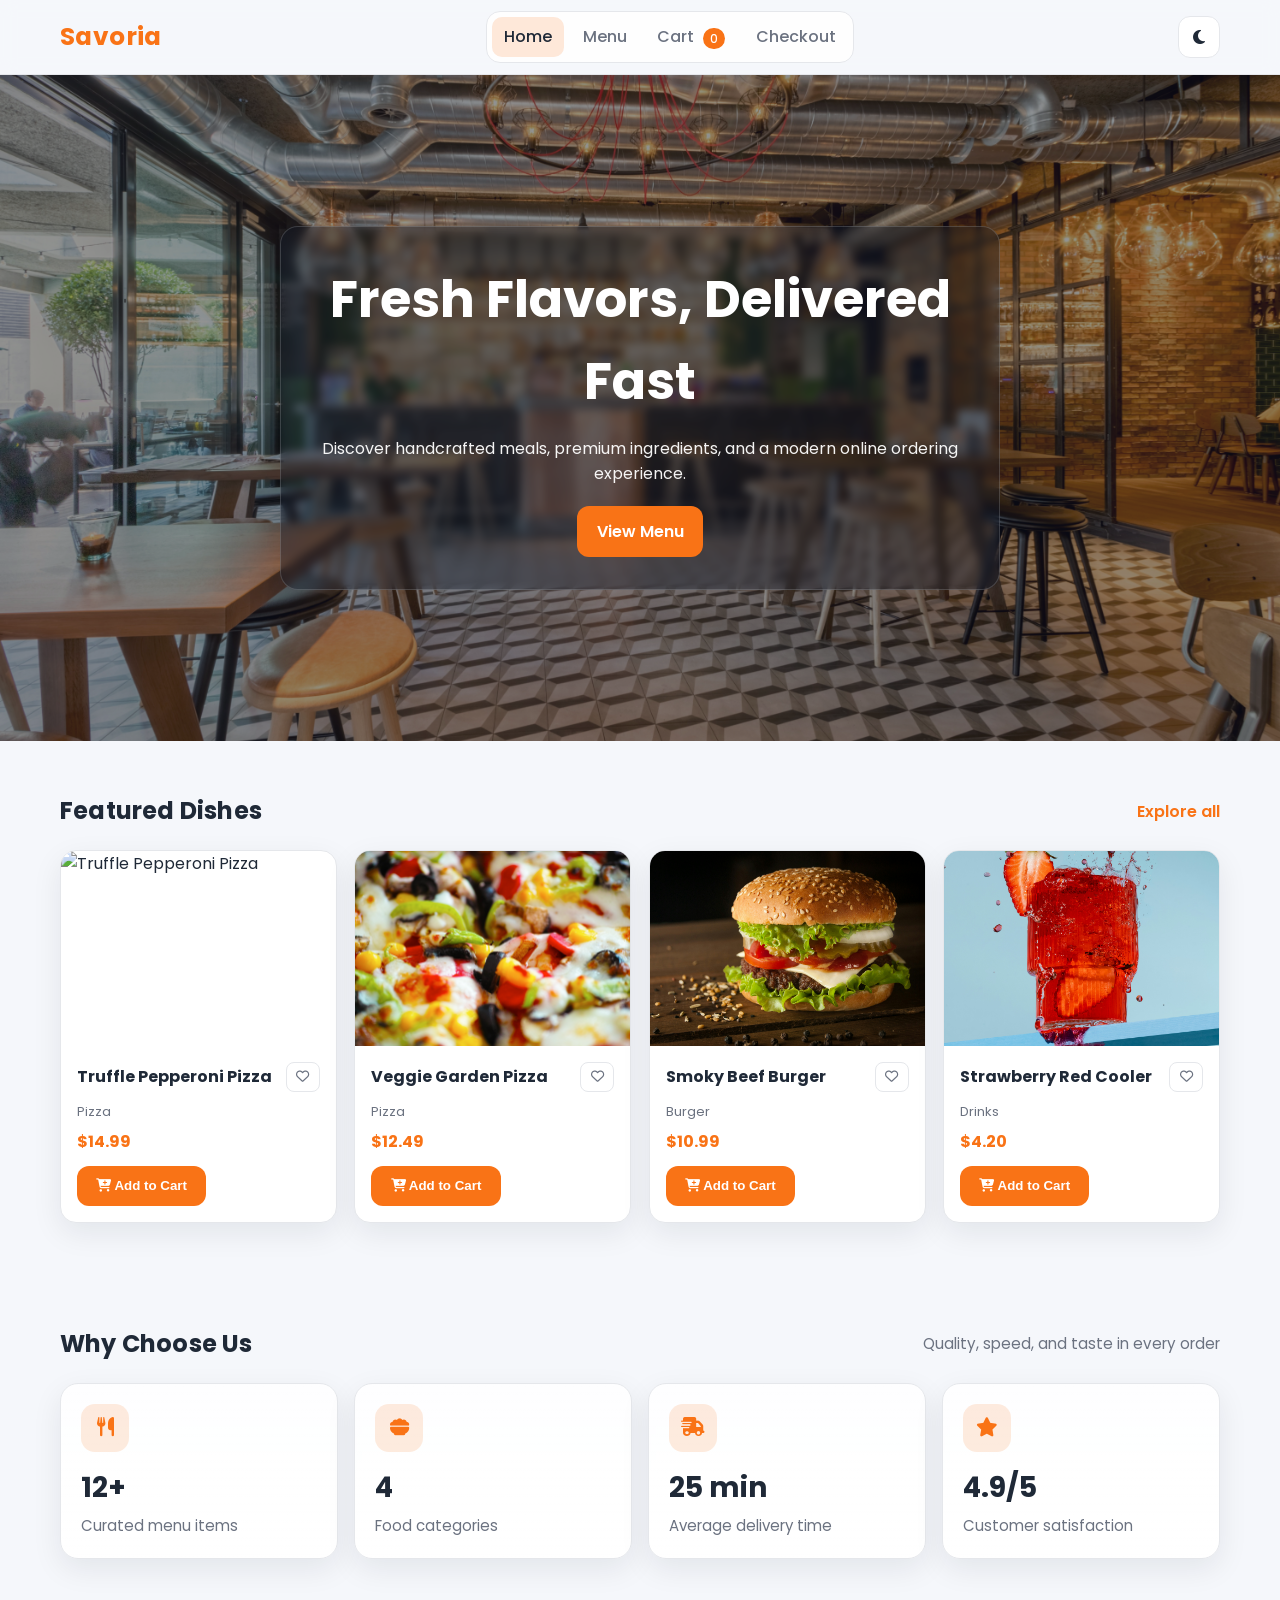
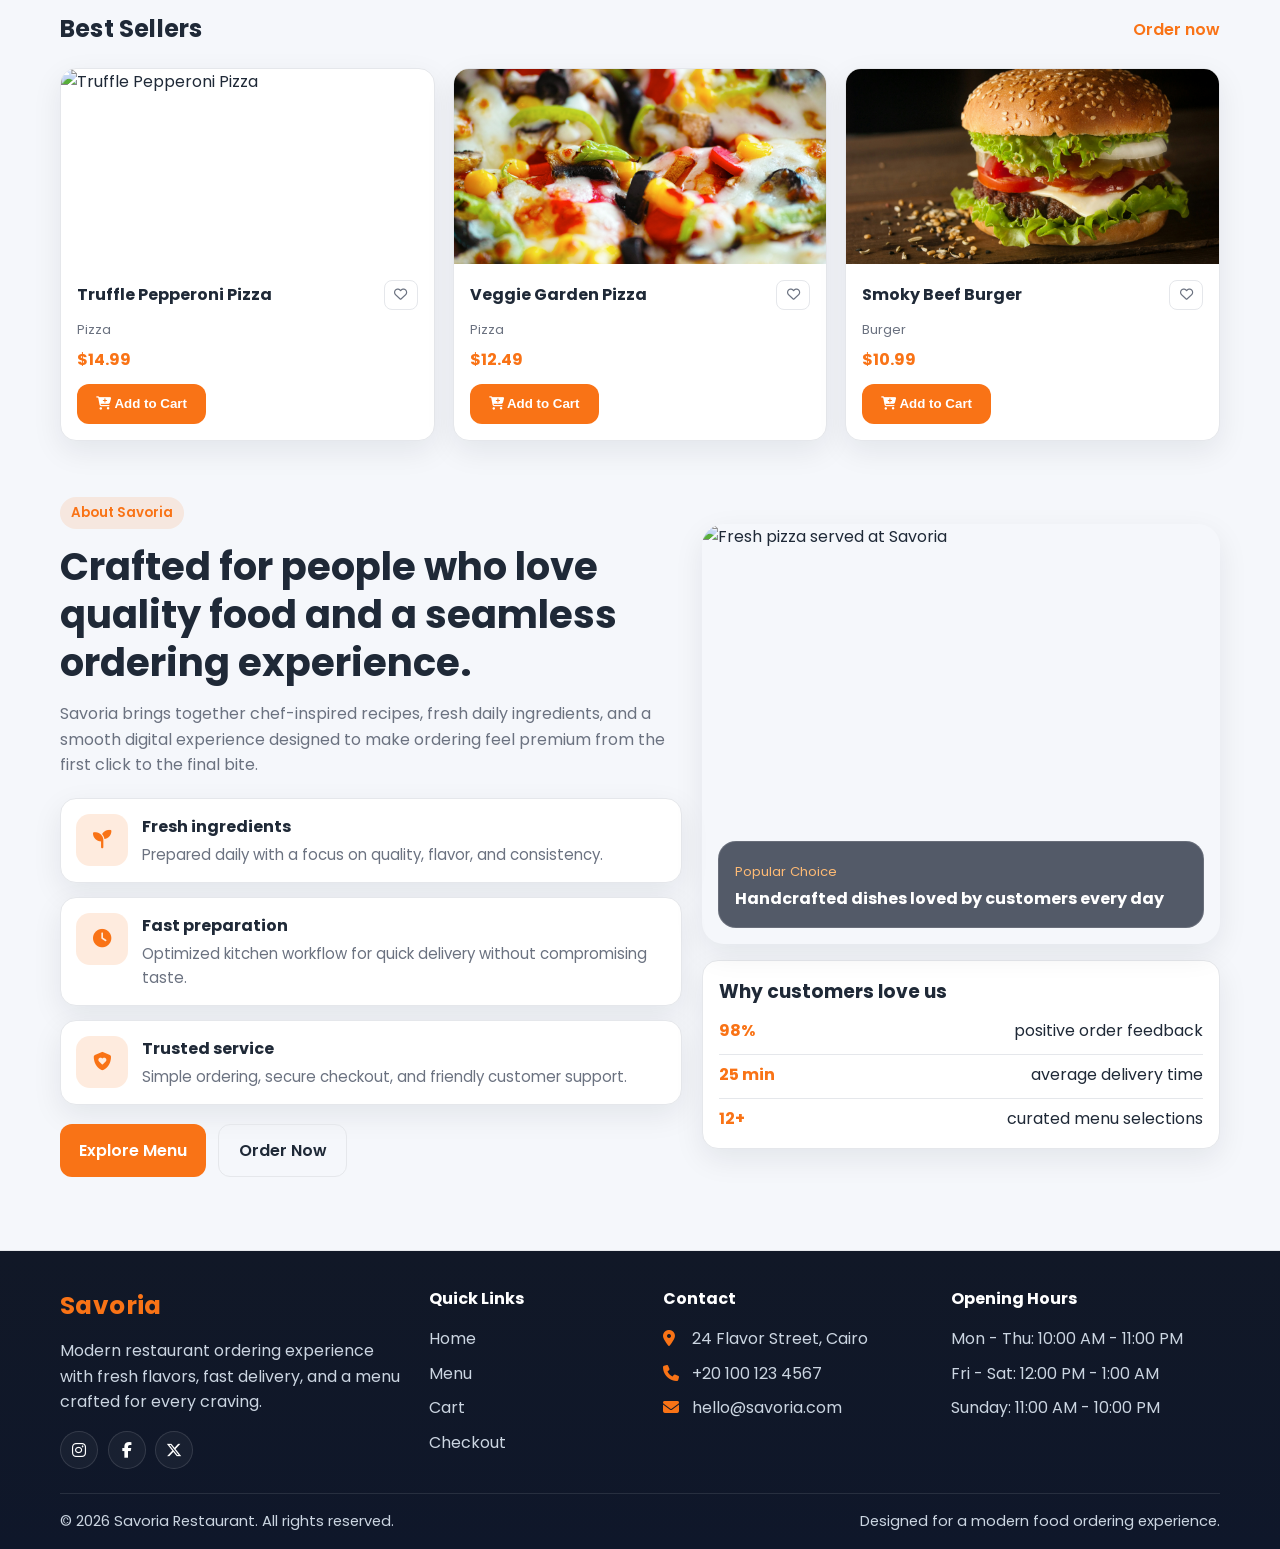
==== index.html @ fbee9bec "Add New Project" ====
<!DOCTYPE html>
<html lang="en" data-theme="light">
<head>
  <meta charset="UTF-8" />
  <meta name="viewport" content="width=device-width, initial-scale=1.0" />
  <title>Savoria | Home</title>
  <link rel="preconnect" href="https://fonts.googleapis.com">
  <link rel="preconnect" href="https://fonts.gstatic.com" crossorigin>
  <link href="https://fonts.googleapis.com/css2?family=Poppins:wght@300;400;500;600;700&display=swap" rel="stylesheet">
  <link rel="stylesheet" href="https://cdnjs.cloudflare.com/ajax/libs/font-awesome/6.7.2/css/all.min.css" integrity="sha512-Evv84Mr4kqVGRNSgIGL/F/aIDqQb7xQ2vcrdIwxfjThSH8CSR7PBEakCr51Ck+w+/U6swU2Im1vVX0SVk9ABhg==" crossorigin="anonymous" referrerpolicy="no-referrer" />
  <link rel="stylesheet" href="css/style.css" />
</head>
<body data-page="home">
  <header class="site-header">
    <div class="container nav-wrap">
      <a href="index.html" class="logo">Savoria</a>
      <button class="nav-toggle" aria-label="Toggle navigation"><i class="fa-solid fa-bars"></i></button>
      <nav class="site-nav" id="siteNav">
        <a href="index.html" class="active">Home</a>
        <a href="menu.html">Menu</a>
        <a href="cart.html">Cart <span class="badge" id="cartCount">0</span></a>
        <a href="checkout.html">Checkout</a>
      </nav>
      <button class="theme-toggle" id="themeToggle" aria-label="Toggle dark mode"><i class="fa-solid fa-moon"></i></button>
    </div>
  </header>

  <main>
    <section class="hero">
      <div class="hero-overlay"></div>
      <div class="container hero-content">
        <h1>Fresh Flavors, Delivered Fast</h1>
        <p>Discover handcrafted meals, premium ingredients, and a modern online ordering experience.</p>
        <a href="menu.html" class="btn btn-primary">View Menu</a>
      </div>
    </section>

    <section class="section container">
      <div class="section-title-row">
        <h2>Featured Dishes</h2>
        <a href="menu.html" class="link">Explore all</a>
      </div>
      <div class="featured-grid" id="featuredGrid"></div>
    </section>

    <section class="section container">
      <div class="section-title-row">
        <h2>Why Choose Us</h2>
        <span class="section-subtitle">Quality, speed, and taste in every order</span>
      </div>
      <div class="stats-grid" id="statsGrid">
        <article class="stat-card">
          <i class="fa-solid fa-utensils"></i>
          <h3 id="menuCount">0+</h3>
          <p>Curated menu items</p>
        </article>
        <article class="stat-card">
          <i class="fa-solid fa-bowl-food"></i>
          <h3 id="categoryCount">0</h3>
          <p>Food categories</p>
        </article>
        <article class="stat-card">
          <i class="fa-solid fa-truck-fast"></i>
          <h3>25 min</h3>
          <p>Average delivery time</p>
        </article>
        <article class="stat-card">
          <i class="fa-solid fa-star"></i>
          <h3>4.9/5</h3>
          <p>Customer satisfaction</p>
        </article>
      </div>
    </section>

    <section class="section container best-sellers-section">
      <div class="section-title-row">
        <h2>Best Sellers</h2>
        <a href="menu.html" class="link">Order now</a>
      </div>
      <div class="best-sellers-grid" id="bestSellersGrid"></div>
    </section>

    <section class="section about-section">
      <div class="container about-grid">
        <div class="about-content">
          <span class="eyebrow">About Savoria</span>
          <h2>Crafted for people who love quality food and a seamless ordering experience.</h2>
          <p class="about-lead">
            Savoria brings together chef-inspired recipes, fresh daily ingredients, and a smooth digital experience
            designed to make ordering feel premium from the first click to the final bite.
          </p>

          <div class="about-highlights">
            <div class="about-highlight">
              <i class="fa-solid fa-seedling"></i>
              <div>
                <h3>Fresh ingredients</h3>
                <p>Prepared daily with a focus on quality, flavor, and consistency.</p>
              </div>
            </div>
            <div class="about-highlight">
              <i class="fa-solid fa-clock"></i>
              <div>
                <h3>Fast preparation</h3>
                <p>Optimized kitchen workflow for quick delivery without compromising taste.</p>
              </div>
            </div>
            <div class="about-highlight">
              <i class="fa-solid fa-shield-heart"></i>
              <div>
                <h3>Trusted service</h3>
                <p>Simple ordering, secure checkout, and friendly customer support.</p>
              </div>
            </div>
          </div>

          <div class="about-actions">
            <a href="menu.html" class="btn btn-primary">Explore Menu</a>
            <a href="checkout.html" class="btn btn-outline">Order Now</a>
          </div>
        </div>

        <div class="about-visual">
          <div class="about-image-card">
            <img src="images/pizza1.jpg" alt="Fresh pizza served at Savoria" />
            <div class="about-floating-card">
              <span>Popular Choice</span>
              <strong>Handcrafted dishes loved by customers every day</strong>
            </div>
          </div>

          <div class="about-card about-metrics-card">
            <h3>Why customers love us</h3>
            <ul>
              <li><span>98%</span> positive order feedback</li>
              <li><span>25 min</span> average delivery time</li>
              <li><span>12+</span> curated menu selections</li>
            </ul>
          </div>
        </div>
      </div>
    </section>
  </main>

  <footer class="site-footer">
    <div class="container footer-grid">
      <div class="footer-brand">
        <a href="index.html" class="logo">Savoria</a>
        <p>
          Modern restaurant ordering experience with fresh flavors, fast delivery,
          and a menu crafted for every craving.
        </p>
        <div class="footer-socials">
          <a href="#" aria-label="Instagram"><i class="fa-brands fa-instagram"></i></a>
          <a href="#" aria-label="Facebook"><i class="fa-brands fa-facebook-f"></i></a>
          <a href="#" aria-label="X"><i class="fa-brands fa-x-twitter"></i></a>
        </div>
      </div>

      <div>
        <h4>Quick Links</h4>
        <div class="footer-links">
          <a href="index.html">Home</a>
          <a href="menu.html">Menu</a>
          <a href="cart.html">Cart</a>
          <a href="checkout.html">Checkout</a>
        </div>
      </div>

      <div>
        <h4>Contact</h4>
        <div class="footer-details">
          <p><i class="fa-solid fa-location-dot"></i> 24 Flavor Street, Cairo</p>
          <p><i class="fa-solid fa-phone"></i> +20 100 123 4567</p>
          <p><i class="fa-solid fa-envelope"></i> hello@savoria.com</p>
        </div>
      </div>

      <div>
        <h4>Opening Hours</h4>
        <div class="footer-details">
          <p>Mon - Thu: 10:00 AM - 11:00 PM</p>
          <p>Fri - Sat: 12:00 PM - 1:00 AM</p>
          <p>Sunday: 11:00 AM - 10:00 PM</p>
        </div>
      </div>
    </div>
    <div class="container footer-bottom">
      <p>© 2026 Savoria Restaurant. All rights reserved.</p>
      <p>Designed for a modern food ordering experience.</p>
    </div>
  </footer>

  <script src="js/script.js"></script>
</body>
</html>
---- css/style.css ----
:root {
  --bg: #f5f7fb;
  --card: #ffffff;
  --text: #1f2937;
  --muted: #6b7280;
  --primary: #f97316;
  --primary-dark: #ea580c;
  --border: #e5e7eb;
  --success: #16a34a;
  --shadow: 0 10px 30px rgba(15, 23, 42, 0.08);
}

html[data-theme="dark"] {
  --bg: #0f172a;
  --card: #1e293b;
  --text: #f8fafc;
  --muted: #cbd5e1;
  --primary: #fb923c;
  --primary-dark: #f97316;
  --border: #334155;
  --success: #22c55e;
  --shadow: 0 8px 20px rgba(2, 6, 23, 0.4);
}

* {
  box-sizing: border-box;
  margin: 0;
  padding: 0;
}

body {
  font-family: "Poppins", sans-serif;
  background: var(--bg);
  color: var(--text);
  line-height: 1.6;
  transition: background 0.3s ease, color 0.3s ease;
  min-height: 100vh;
}

a {
  color: inherit;
  text-decoration: none;
}

img {
  width: 100%;
  display: block;
  border-radius: 12px;
}

.container {
  width: min(1160px, 92%);
  margin: 0 auto;
}

.section {
  padding: 3.2rem 0;
}

.site-header {
  position: sticky;
  top: 0;
  z-index: 100;
  backdrop-filter: blur(8px);
  background: color-mix(in srgb, var(--bg) 88%, transparent);
  border-bottom: 1px solid var(--border);
  box-shadow: 0 8px 24px rgba(15, 23, 42, 0.06);
}

.nav-wrap {
  min-height: 74px;
  display: flex;
  align-items: center;
  justify-content: space-between;
  gap: 1rem;
}

.logo {
  font-size: 1.55rem;
  font-weight: 700;
  color: var(--primary);
  letter-spacing: 0.4px;
}

.site-nav {
  display: flex;
  align-items: center;
  gap: 0.35rem;
  background: color-mix(in srgb, var(--card) 92%, transparent);
  border: 1px solid var(--border);
  border-radius: 14px;
  padding: 0.3rem;
}

.site-nav a {
  color: var(--muted);
  font-weight: 500;
  transition: color 0.2s ease, background 0.2s ease;
  padding: 0.45rem 0.78rem;
  border-radius: 10px;
}

.site-nav a:hover,
.site-nav a.active {
  color: var(--text);
  background: color-mix(in srgb, var(--primary) 16%, transparent);
}

.nav-toggle,
.theme-toggle {
  border: 1px solid var(--border);
  background: var(--card);
  color: var(--text);
  border-radius: 12px;
  width: 42px;
  height: 42px;
  cursor: pointer;
  font-size: 1rem;
  transition: transform 0.2s ease, background 0.2s ease, box-shadow 0.2s ease;
  display: inline-flex;
  align-items: center;
  justify-content: center;
}

.nav-toggle:hover,
.theme-toggle:hover,
.btn:hover {
  transform: translateY(-2px);
  box-shadow: var(--shadow);
}

.nav-toggle {
  display: none;
}

.badge {
  background: var(--primary);
  color: #fff;
  font-size: 0.72rem;
  border-radius: 999px;
  padding: 0.16rem 0.45rem;
  margin-left: 0.3rem;
}

.hero {
  min-height: 74vh;
  position: relative;
  display: grid;
  place-items: center;
  background: url("../images/hero1.jpg") center/cover no-repeat;
}

.hero-overlay {
  position: absolute;
  inset: 0;
  background: rgba(15, 23, 42, 0.45);
}

.hero-content {
  position: relative;
  color: #fff;
  text-align: center;
  max-width: 720px;
  animation: fadeUp 0.7s ease;
  background: rgba(15, 23, 42, 0.35);
  border: 1px solid rgba(255, 255, 255, 0.16);
  border-radius: 18px;
  padding: 2rem 1.4rem;
  backdrop-filter: blur(4px);
}

.hero-content h1 {
  font-size: clamp(2rem, 4vw, 3.4rem);
  margin-bottom: 0.8rem;
}

.hero-content p {
  margin-bottom: 1.2rem;
  opacity: 0.95;
}

.btn {
  display: inline-flex;
  align-items: center;
  justify-content: center;
  border: none;
  border-radius: 12px;
  padding: 0.78rem 1.2rem;
  font-weight: 600;
  cursor: pointer;
  transition: background 0.2s ease, transform 0.2s ease, box-shadow 0.2s ease;
}

.btn-primary {
  background: var(--primary);
  color: #fff;
}

.btn-primary:hover {
  background: var(--primary-dark);
  box-shadow: var(--shadow);
}

.btn-outline {
  background: transparent;
  border: 1px solid var(--border);
  color: var(--text);
}

.section-title-row {
  display: flex;
  justify-content: space-between;
  align-items: center;
  margin-bottom: 1.2rem;
}

.section-title-row h2,
.page-title {
  letter-spacing: 0.2px;
}

.section-subtitle {
  color: var(--muted);
  font-size: 0.95rem;
}

.link {
  color: var(--primary);
  font-weight: 600;
}

.menu-grid,
.featured-grid,
.best-sellers-grid {
  display: grid;
  grid-template-columns: repeat(4, minmax(0, 1fr));
  gap: 1.1rem;
}

.best-sellers-grid {
  grid-template-columns: repeat(3, minmax(0, 1fr));
}

.stats-grid {
  display: grid;
  grid-template-columns: repeat(4, minmax(0, 1fr));
  gap: 1rem;
}

.stat-card {
  background: linear-gradient(180deg, color-mix(in srgb, var(--card) 92%, transparent), var(--card));
  border: 1px solid var(--border);
  border-radius: 18px;
  padding: 1.25rem;
  box-shadow: var(--shadow);
}

.stat-card i {
  width: 48px;
  height: 48px;
  display: inline-flex;
  align-items: center;
  justify-content: center;
  border-radius: 14px;
  background: color-mix(in srgb, var(--primary) 14%, transparent);
  color: var(--primary);
  margin-bottom: 0.9rem;
  font-size: 1.2rem;
}

.stat-card h3 {
  font-size: 1.75rem;
  margin-bottom: 0.2rem;
}

.stat-card p {
  color: var(--muted);
  font-size: 0.94rem;
}

.best-sellers-section {
  padding-top: 0;
}

.card {
  background: var(--card);
  border: 1px solid var(--border);
  border-radius: 16px;
  overflow: hidden;
  box-shadow: var(--shadow);
  transition: transform 0.25s ease, box-shadow 0.25s ease;
  animation: fadeUp 0.35s ease;
}

.card > img {
  height: 195px;
  object-fit: cover;
  border-radius: 0;
}

.card:hover {
  transform: translateY(-6px);
}

.card-body {
  padding: 1rem;
}

.card-head {
  display: flex;
  justify-content: space-between;
  align-items: center;
  gap: 0.6rem;
  margin-bottom: 0.4rem;
}

.card h3 {
  font-size: 1rem;
}

.category {
  display: inline-block;
  color: var(--muted);
  font-size: 0.82rem;
  margin-bottom: 0.4rem;
}

.price {
  color: var(--primary);
  font-weight: 700;
  margin-bottom: 0.72rem;
}

.favorite-btn {
  border: 1px solid var(--border);
  background: transparent;
  color: var(--muted);
  border-radius: 8px;
  width: 34px;
  height: 30px;
  cursor: pointer;
  display: inline-flex;
  align-items: center;
  justify-content: center;
}

.favorite-btn.active {
  color: #ef4444;
  border-color: #ef4444;
}

.menu-controls {
  margin: 1rem 0 1.2rem;
  display: grid;
  gap: 1rem;
  background: var(--card);
  border: 1px solid var(--border);
  border-radius: 14px;
  padding: 0.9rem;
}

.filter-group {
  display: flex;
  flex-wrap: wrap;
  gap: 0.6rem;
}

.chip {
  border: 1px solid var(--border);
  background: var(--card);
  color: var(--text);
  border-radius: 999px;
  padding: 0.45rem 0.85rem;
  cursor: pointer;
  font-weight: 500;
}

.chip.active,
.chip:hover {
  border-color: var(--primary);
  color: var(--primary);
}

.chip i {
  margin-right: 0.35rem;
}

.theme-toggle i,
.nav-toggle i,
.favorite-btn i,
.remove-btn i,
.add-to-cart i {
  pointer-events: none;
}

.search-wrap input {
  width: 100%;
  max-width: 360px;
  background: var(--card);
  color: var(--text);
  border: 1px solid var(--border);
  border-radius: 10px;
  padding: 0.7rem 0.85rem;
  outline: none;
}

.search-wrap input:focus {
  border-color: var(--primary);
  box-shadow: 0 0 0 3px color-mix(in srgb, var(--primary) 22%, transparent);
}

.page-title {
  margin-bottom: 0.5rem;
}

.empty-state {
  padding: 1rem;
  border-radius: 10px;
  background: var(--card);
  border: 1px dashed var(--border);
  color: var(--muted);
}

.hidden {
  display: none;
}

.cart-container {
  display: grid;
  gap: 0.9rem;
}

.cart-item {
  background: var(--card);
  border: 1px solid var(--border);
  border-radius: 14px;
  padding: 0.9rem;
  display: grid;
  grid-template-columns: 86px 1fr auto auto;
  align-items: center;
  gap: 0.9rem;
}

.cart-item img {
  height: 72px;
  object-fit: cover;
}

.cart-item .name {
  font-weight: 600;
}

.cart-item .line-price {
  color: var(--primary);
  font-weight: 600;
}

.quantity-select {
  width: 70px;
  padding: 0.35rem;
  border-radius: 8px;
  border: 1px solid var(--border);
  background: var(--card);
  color: var(--text);
}

.remove-btn {
  background: #ef4444;
  color: #fff;
  border: none;
  border-radius: 10px;
  padding: 0.5rem 0.8rem;
  cursor: pointer;
}

.cart-summary,
.checkout-card,
.order-summary,
.about-card {
  background: var(--card);
  border: 1px solid var(--border);
  border-radius: 16px;
  padding: 1rem;
  box-shadow: var(--shadow);
}

.cart-summary {
  margin-top: 1rem;
  display: flex;
  justify-content: space-between;
  align-items: center;
  padding: 1.1rem;
}

.checkout-layout {
  display: grid;
  grid-template-columns: 1.2fr 0.8fr;
  gap: 1rem;
}

.checkout-form {
  display: grid;
  gap: 0.6rem;
}

.checkout-form input,
.checkout-form textarea {
  background: var(--bg);
  color: var(--text);
  border: 1px solid var(--border);
  border-radius: 10px;
  padding: 0.7rem 0.85rem;
  outline: none;
}

.checkout-form input:focus,
.checkout-form textarea:focus {
  border-color: var(--primary);
  box-shadow: 0 0 0 3px color-mix(in srgb, var(--primary) 22%, transparent);
}

.order-summary h3 {
  margin-bottom: 0.8rem;
}

.order-summary ul {
  list-style: none;
  display: grid;
  gap: 0.5rem;
  margin-bottom: 0.7rem;
}

.order-message {
  margin-top: 0.8rem;
  background: color-mix(in srgb, var(--success) 20%, transparent);
  border: 1px solid color-mix(in srgb, var(--success) 50%, transparent);
  color: var(--success);
  border-radius: 10px;
  padding: 0.75rem;
}

.added-feedback {
  animation: pop 0.4s ease;
}

.about-section {
  padding-top: 0.3rem;
}

.about-grid {
  display: grid;
  grid-template-columns: 1.2fr 1fr;
  gap: 1.25rem;
  align-items: center;
}

.eyebrow {
  display: inline-flex;
  align-items: center;
  gap: 0.35rem;
  padding: 0.35rem 0.7rem;
  border-radius: 999px;
  background: color-mix(in srgb, var(--primary) 12%, transparent);
  color: var(--primary);
  font-size: 0.84rem;
  font-weight: 600;
  margin-bottom: 0.85rem;
}

.about-content h2 {
  font-size: clamp(1.8rem, 3vw, 2.8rem);
  line-height: 1.25;
  max-width: 720px;
  margin-bottom: 0.9rem;
}

.about-lead {
  color: var(--muted);
  max-width: 680px;
  margin-bottom: 1.25rem;
}

.about-highlights {
  display: grid;
  gap: 0.85rem;
}

.about-highlight {
  display: grid;
  grid-template-columns: 52px 1fr;
  gap: 0.85rem;
  align-items: start;
  background: var(--card);
  border: 1px solid var(--border);
  border-radius: 16px;
  padding: 0.95rem;
  box-shadow: var(--shadow);
}

.about-highlight i {
  width: 52px;
  height: 52px;
  border-radius: 14px;
  display: inline-flex;
  align-items: center;
  justify-content: center;
  background: color-mix(in srgb, var(--primary) 14%, transparent);
  color: var(--primary);
  font-size: 1.15rem;
}

.about-highlight h3 {
  margin-bottom: 0.2rem;
  font-size: 1rem;
}

.about-highlight p {
  color: var(--muted);
  font-size: 0.94rem;
}

.about-actions {
  display: flex;
  flex-wrap: wrap;
  gap: 0.75rem;
  margin-top: 1.2rem;
}

.about-visual {
  display: grid;
  gap: 1rem;
}

.about-image-card {
  position: relative;
  overflow: hidden;
  border-radius: 22px;
  min-height: 420px;
  box-shadow: var(--shadow);
}

.about-image-card img {
  width: 100%;
  height: 100%;
  object-fit: cover;
}

.about-floating-card {
  position: absolute;
  left: 1rem;
  right: 1rem;
  bottom: 1rem;
  background: rgba(15, 23, 42, 0.7);
  border: 1px solid rgba(255, 255, 255, 0.12);
  color: #fff;
  border-radius: 18px;
  padding: 1rem;
  backdrop-filter: blur(6px);
}

.about-floating-card span {
  display: inline-block;
  color: #fdba74;
  font-size: 0.82rem;
  margin-bottom: 0.35rem;
}

.about-floating-card strong {
  display: block;
  font-size: 1rem;
  line-height: 1.5;
}

.about-metrics-card ul {
  list-style: none;
  display: grid;
  gap: 0.75rem;
  margin-top: 0.8rem;
}

.about-metrics-card li {
  display: flex;
  justify-content: space-between;
  gap: 0.75rem;
  padding-bottom: 0.65rem;
  border-bottom: 1px solid var(--border);
}

.about-metrics-card li:last-child {
  border-bottom: none;
  padding-bottom: 0;
}

.about-metrics-card li span {
  color: var(--primary);
  font-weight: 700;
}

.about-card ul {
  list-style: none;
  display: grid;
  gap: 0.45rem;
  margin-top: 0.65rem;
}

.site-footer {
  border-top: 1px solid var(--border);
  padding: 2.2rem 0 1rem;
  color: #cbd5e1;
  margin-top: 1.4rem;
  background: linear-gradient(180deg, #111827, #0f172a);
}

.footer-grid {
  display: grid;
  grid-template-columns: 1.3fr 0.8fr 1fr 1fr;
  gap: 1.2rem;
  align-items: start;
}

.footer-brand p {
  margin: 0.75rem 0 1rem;
  max-width: 340px;
}

.site-footer h4 {
  color: #ffffff;
  font-size: 1rem;
  margin-bottom: 0.9rem;
}

.footer-links,
.footer-details {
  display: grid;
  gap: 0.55rem;
}

.footer-links a,
.footer-details p {
  color: #cbd5e1;
  transition: color 0.2s ease, transform 0.2s ease;
}

.footer-links a:hover,
.footer-socials a:hover {
  color: var(--primary);
}

.footer-links a:hover {
  transform: translateX(3px);
}

.footer-details i {
  color: var(--primary);
  width: 18px;
  margin-right: 0.45rem;
}

.footer-socials {
  display: flex;
  align-items: center;
  gap: 0.6rem;
}

.footer-socials a {
  width: 38px;
  height: 38px;
  display: inline-flex;
  align-items: center;
  justify-content: center;
  border-radius: 50%;
  border: 1px solid rgba(255, 255, 255, 0.12);
  background: rgba(255, 255, 255, 0.04);
  color: #ffffff;
  transition: transform 0.2s ease, color 0.2s ease, border-color 0.2s ease;
}

.footer-socials a:hover {
  transform: translateY(-3px);
  border-color: var(--primary);
}

.footer-bottom {
  border-top: 1px solid rgba(255, 255, 255, 0.1);
  margin-top: 1.5rem;
  padding-top: 1rem;
  display: flex;
  justify-content: space-between;
  gap: 1rem;
  flex-wrap: wrap;
  font-size: 0.92rem;
}

html[data-theme="dark"] .site-footer {
  color: #475569;
  background: linear-gradient(180deg, #f8fafc, #e2e8f0);
  border-top: 1px solid rgba(148, 163, 184, 0.35);
}

html[data-theme="dark"] .site-footer h4 {
  color: #0f172a;
}

html[data-theme="dark"] .footer-links a,
html[data-theme="dark"] .footer-details p,
html[data-theme="dark"] .footer-brand p,
html[data-theme="dark"] .footer-bottom {
  color: #475569;
}

html[data-theme="dark"] .footer-details i {
  color: var(--primary);
}

html[data-theme="dark"] .footer-socials a {
  color: #0f172a;
  background: rgba(255, 255, 255, 0.7);
  border: 1px solid rgba(148, 163, 184, 0.4);
}

html[data-theme="dark"] .footer-bottom {
  border-top: 1px solid rgba(148, 163, 184, 0.35);
}

@keyframes fadeUp {
  from {
    opacity: 0;
    transform: translateY(12px);
  }
  to {
    opacity: 1;
    transform: translateY(0);
  }
}

@keyframes pop {
  0% { transform: scale(1); }
  50% { transform: scale(1.06); }
  100% { transform: scale(1); }
}

@media (max-width: 1024px) {
  .menu-grid,
  .featured-grid,
  .best-sellers-grid,
  .stats-grid {
    grid-template-columns: repeat(2, minmax(0, 1fr));
  }

  .checkout-layout,
  .about-grid {
    grid-template-columns: 1fr;
  }

  .footer-grid {
    grid-template-columns: repeat(2, minmax(0, 1fr));
  }
}

@media (max-width: 760px) {
  .nav-toggle {
    display: inline-flex;
  }

  .site-nav {
    position: absolute;
    top: 76px;
    left: 0;
    right: 0;
    flex-direction: column;
    background: var(--card);
    border-bottom: 1px solid var(--border);
    border-radius: 0 0 14px 14px;
    padding: 0.8rem;
    display: none;
    box-shadow: var(--shadow);
  }

  .site-nav.open {
    display: flex;
  }

  .site-nav a {
    width: 100%;
    text-align: center;
  }

  .menu-grid,
  .featured-grid,
  .best-sellers-grid,
  .stats-grid {
    grid-template-columns: 1fr;
  }

  .section-title-row {
    align-items: flex-start;
    flex-direction: column;
    gap: 0.35rem;
  }

  .cart-item {
    grid-template-columns: 70px 1fr;
  }

  .cart-item .line-price,
  .cart-item .quantity-select,
  .cart-item .remove-btn {
    grid-column: 2;
  }

  .cart-summary {
    flex-direction: column;
    align-items: stretch;
    gap: 0.7rem;
  }

  .hero {
    min-height: 62vh;
  }

  .hero-content {
    padding: 1.35rem 1rem;
  }

  .about-highlight {
    grid-template-columns: 1fr;
  }

  .about-image-card {
    min-height: 320px;
  }

  .footer-grid,
  .footer-bottom {
    grid-template-columns: 1fr;
    flex-direction: column;
  }

  .site-footer {
    text-align: left;
  }
}
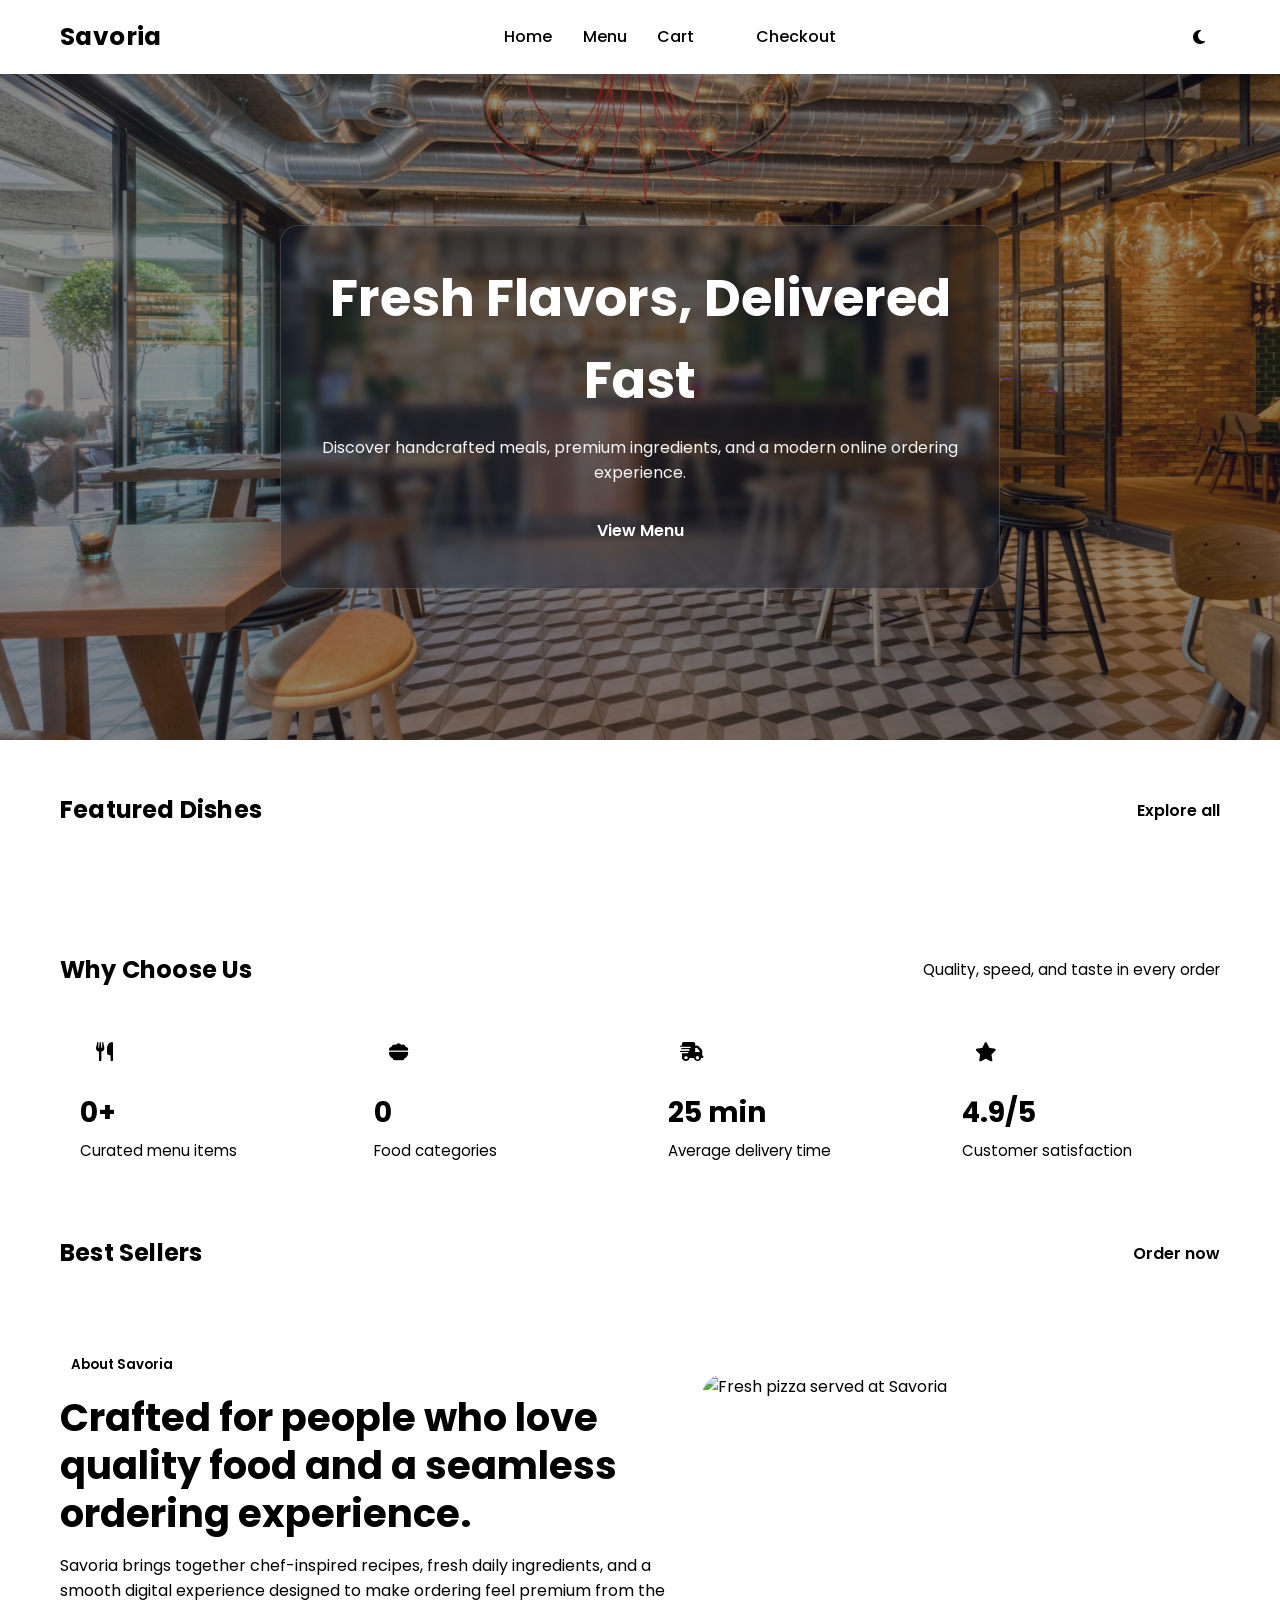
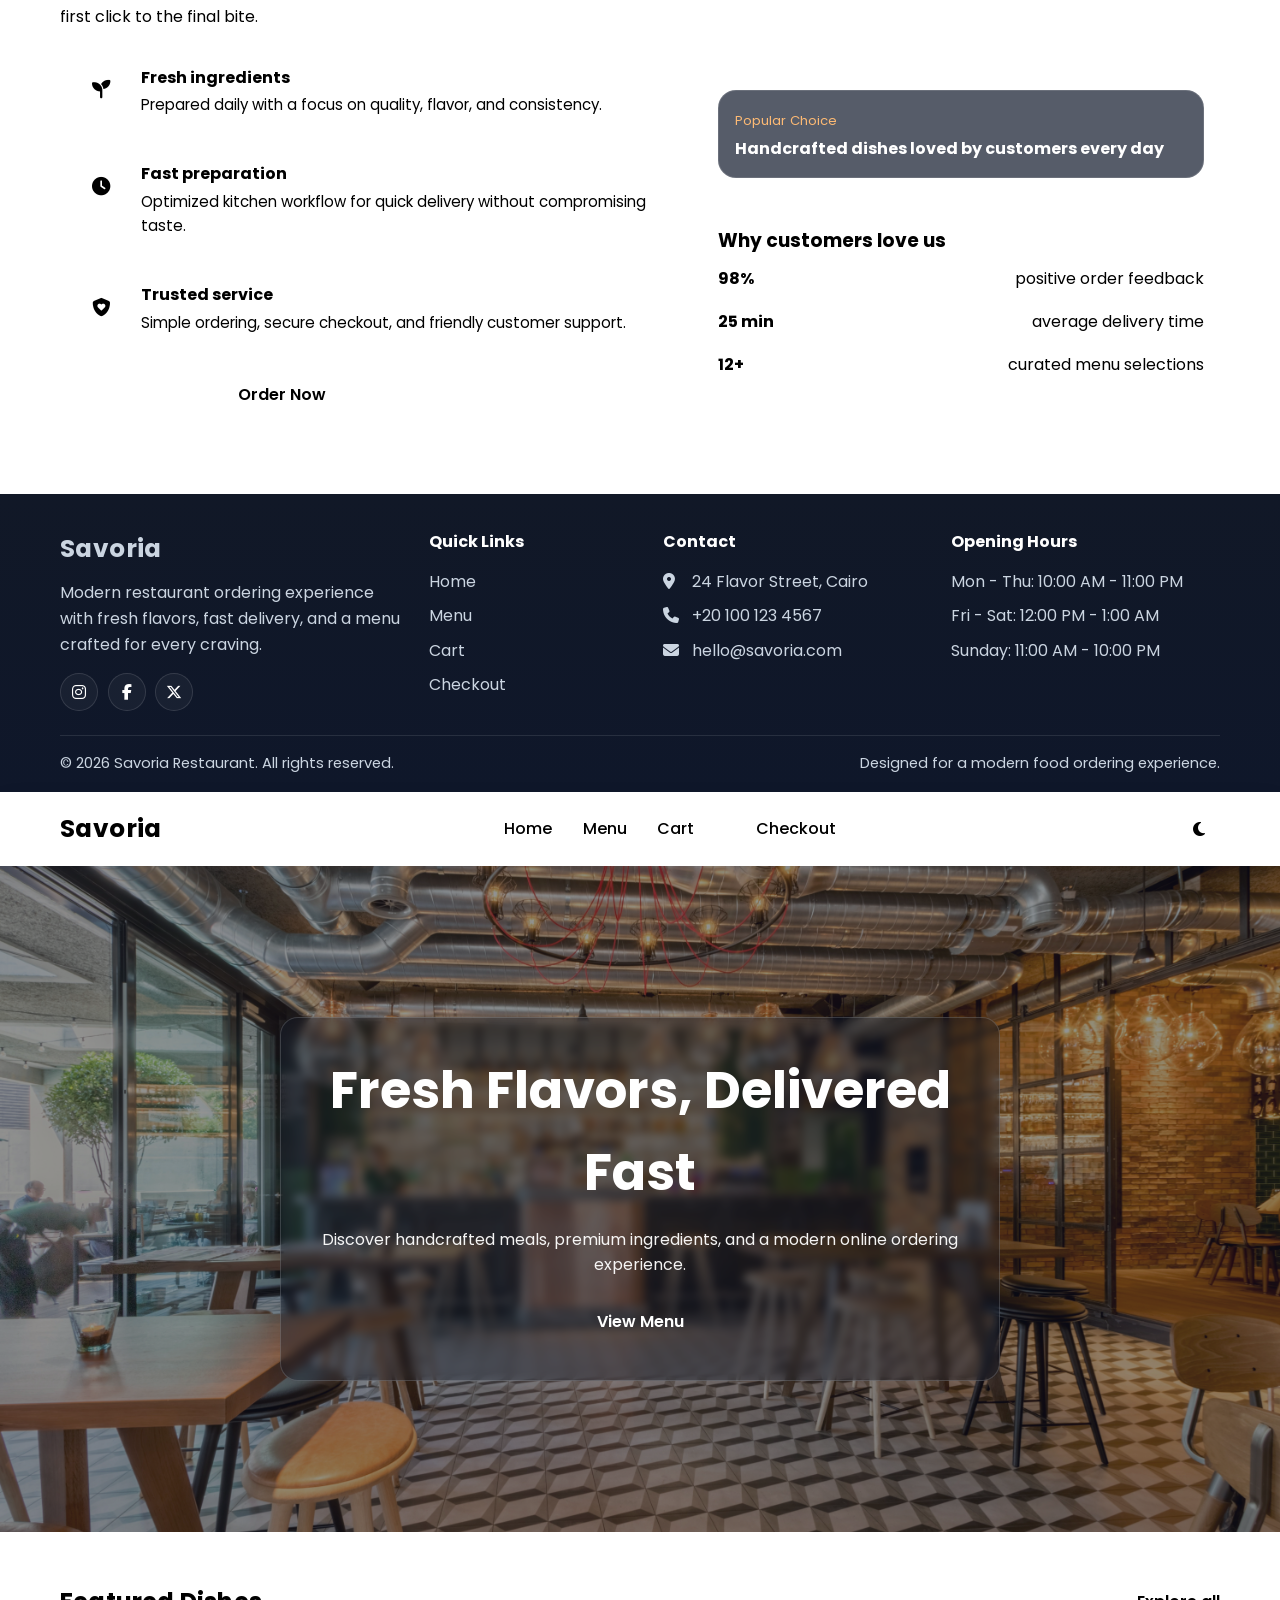
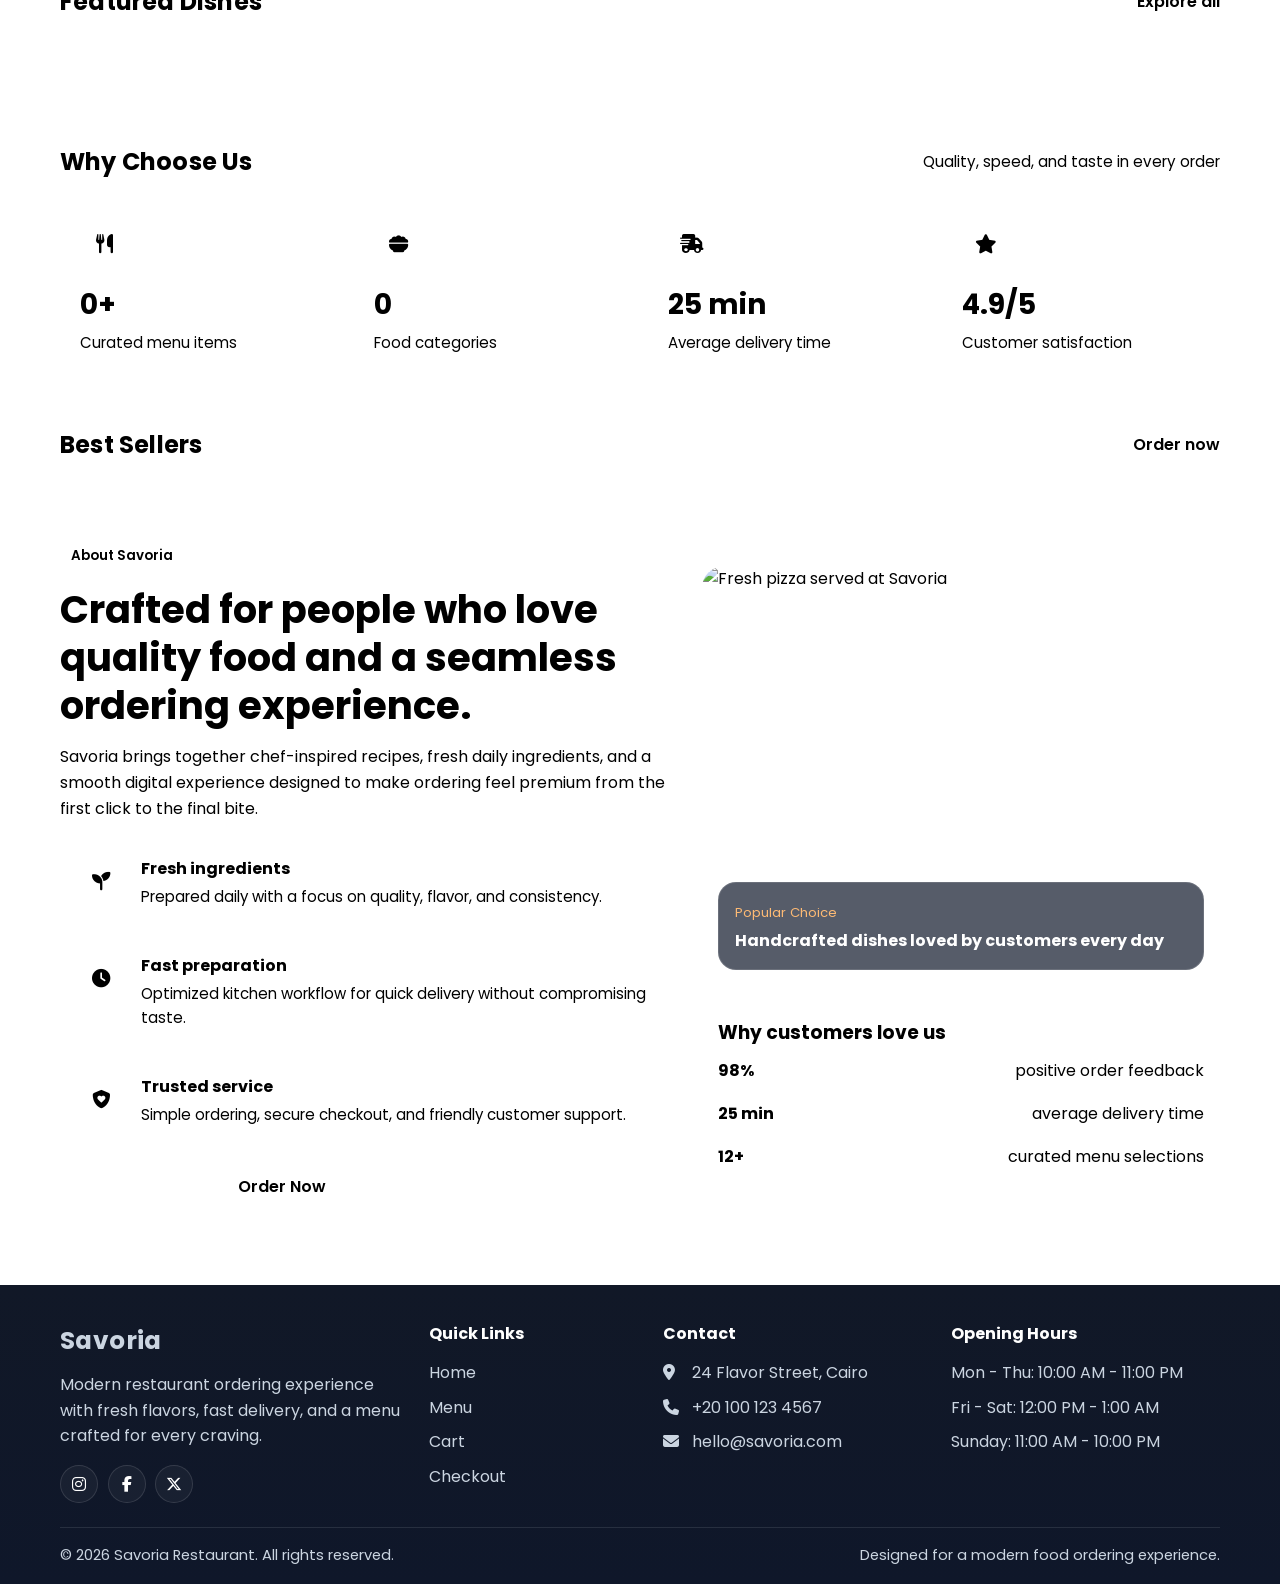
==== commit 8776bff2: "Merge branch 'main' of https://github.com/AmiraHassann/Restaurant-Ordering-System" ====
--- a/index.html
+++ b/index.html
@@ -194,3 +194,199 @@
   <script src="js/script.js"></script>
 </body>
 </html>
+<!DOCTYPE html>
+<html lang="en" data-theme="light">
+<head>
+  <meta charset="UTF-8" />
+  <meta name="viewport" content="width=device-width, initial-scale=1.0" />
+  <title>Savoria | Home</title>
+  <link rel="preconnect" href="https://fonts.googleapis.com">
+  <link rel="preconnect" href="https://fonts.gstatic.com" crossorigin>
+  <link href="https://fonts.googleapis.com/css2?family=Poppins:wght@300;400;500;600;700&display=swap" rel="stylesheet">
+  <link rel="stylesheet" href="https://cdnjs.cloudflare.com/ajax/libs/font-awesome/6.7.2/css/all.min.css" integrity="sha512-Evv84Mr4kqVGRNSgIGL/F/aIDqQb7xQ2vcrdIwxfjThSH8CSR7PBEakCr51Ck+w+/U6swU2Im1vVX0SVk9ABhg==" crossorigin="anonymous" referrerpolicy="no-referrer" />
+  <link rel="stylesheet" href="css/style.css" />
+</head>
+<body data-page="home">
+  <header class="site-header">
+    <div class="container nav-wrap">
+      <a href="index.html" class="logo">Savoria</a>
+      <button class="nav-toggle" aria-label="Toggle navigation"><i class="fa-solid fa-bars"></i></button>
+      <nav class="site-nav" id="siteNav">
+        <a href="index.html" class="active">Home</a>
+        <a href="menu.html">Menu</a>
+        <a href="cart.html">Cart <span class="badge" id="cartCount">0</span></a>
+        <a href="checkout.html">Checkout</a>
+      </nav>
+      <button class="theme-toggle" id="themeToggle" aria-label="Toggle dark mode"><i class="fa-solid fa-moon"></i></button>
+    </div>
+  </header>
+
+  <main>
+    <section class="hero">
+      <div class="hero-overlay"></div>
+      <div class="container hero-content">
+        <h1>Fresh Flavors, Delivered Fast</h1>
+        <p>Discover handcrafted meals, premium ingredients, and a modern online ordering experience.</p>
+        <a href="menu.html" class="btn btn-primary">View Menu</a>
+      </div>
+    </section>
+
+    <section class="section container">
+      <div class="section-title-row">
+        <h2>Featured Dishes</h2>
+        <a href="menu.html" class="link">Explore all</a>
+      </div>
+      <div class="featured-grid" id="featuredGrid"></div>
+    </section>
+
+    <section class="section container">
+      <div class="section-title-row">
+        <h2>Why Choose Us</h2>
+        <span class="section-subtitle">Quality, speed, and taste in every order</span>
+      </div>
+      <div class="stats-grid" id="statsGrid">
+        <article class="stat-card">
+          <i class="fa-solid fa-utensils"></i>
+          <h3 id="menuCount">0+</h3>
+          <p>Curated menu items</p>
+        </article>
+        <article class="stat-card">
+          <i class="fa-solid fa-bowl-food"></i>
+          <h3 id="categoryCount">0</h3>
+          <p>Food categories</p>
+        </article>
+        <article class="stat-card">
+          <i class="fa-solid fa-truck-fast"></i>
+          <h3>25 min</h3>
+          <p>Average delivery time</p>
+        </article>
+        <article class="stat-card">
+          <i class="fa-solid fa-star"></i>
+          <h3>4.9/5</h3>
+          <p>Customer satisfaction</p>
+        </article>
+      </div>
+    </section>
+
+    <section class="section container best-sellers-section">
+      <div class="section-title-row">
+        <h2>Best Sellers</h2>
+        <a href="menu.html" class="link">Order now</a>
+      </div>
+      <div class="best-sellers-grid" id="bestSellersGrid"></div>
+    </section>
+
+    <section class="section about-section">
+      <div class="container about-grid">
+        <div class="about-content">
+          <span class="eyebrow">About Savoria</span>
+          <h2>Crafted for people who love quality food and a seamless ordering experience.</h2>
+          <p class="about-lead">
+            Savoria brings together chef-inspired recipes, fresh daily ingredients, and a smooth digital experience
+            designed to make ordering feel premium from the first click to the final bite.
+          </p>
+
+          <div class="about-highlights">
+            <div class="about-highlight">
+              <i class="fa-solid fa-seedling"></i>
+              <div>
+                <h3>Fresh ingredients</h3>
+                <p>Prepared daily with a focus on quality, flavor, and consistency.</p>
+              </div>
+            </div>
+            <div class="about-highlight">
+              <i class="fa-solid fa-clock"></i>
+              <div>
+                <h3>Fast preparation</h3>
+                <p>Optimized kitchen workflow for quick delivery without compromising taste.</p>
+              </div>
+            </div>
+            <div class="about-highlight">
+              <i class="fa-solid fa-shield-heart"></i>
+              <div>
+                <h3>Trusted service</h3>
+                <p>Simple ordering, secure checkout, and friendly customer support.</p>
+              </div>
+            </div>
+          </div>
+
+          <div class="about-actions">
+            <a href="menu.html" class="btn btn-primary">Explore Menu</a>
+            <a href="checkout.html" class="btn btn-outline">Order Now</a>
+          </div>
+        </div>
+
+        <div class="about-visual">
+          <div class="about-image-card">
+            <img src="images/pizza1.jpg" alt="Fresh pizza served at Savoria" />
+            <div class="about-floating-card">
+              <span>Popular Choice</span>
+              <strong>Handcrafted dishes loved by customers every day</strong>
+            </div>
+          </div>
+
+          <div class="about-card about-metrics-card">
+            <h3>Why customers love us</h3>
+            <ul>
+              <li><span>98%</span> positive order feedback</li>
+              <li><span>25 min</span> average delivery time</li>
+              <li><span>12+</span> curated menu selections</li>
+            </ul>
+          </div>
+        </div>
+      </div>
+    </section>
+  </main>
+
+  <footer class="site-footer">
+    <div class="container footer-grid">
+      <div class="footer-brand">
+        <a href="index.html" class="logo">Savoria</a>
+        <p>
+          Modern restaurant ordering experience with fresh flavors, fast delivery,
+          and a menu crafted for every craving.
+        </p>
+        <div class="footer-socials">
+          <a href="#" aria-label="Instagram"><i class="fa-brands fa-instagram"></i></a>
+          <a href="#" aria-label="Facebook"><i class="fa-brands fa-facebook-f"></i></a>
+          <a href="#" aria-label="X"><i class="fa-brands fa-x-twitter"></i></a>
+        </div>
+      </div>
+
+      <div>
+        <h4>Quick Links</h4>
+        <div class="footer-links">
+          <a href="index.html">Home</a>
+          <a href="menu.html">Menu</a>
+          <a href="cart.html">Cart</a>
+          <a href="checkout.html">Checkout</a>
+        </div>
+      </div>
+
+      <div>
+        <h4>Contact</h4>
+        <div class="footer-details">
+          <p><i class="fa-solid fa-location-dot"></i> 24 Flavor Street, Cairo</p>
+          <p><i class="fa-solid fa-phone"></i> +20 100 123 4567</p>
+          <p><i class="fa-solid fa-envelope"></i> hello@savoria.com</p>
+        </div>
+      </div>
+
+      <div>
+        <h4>Opening Hours</h4>
+        <div class="footer-details">
+          <p>Mon - Thu: 10:00 AM - 11:00 PM</p>
+          <p>Fri - Sat: 12:00 PM - 1:00 AM</p>
+          <p>Sunday: 11:00 AM - 10:00 PM</p>
+        </div>
+      </div>
+    </div>
+    <div class="container footer-bottom">
+      <p>© 2026 Savoria Restaurant. All rights reserved.</p>
+      <p>Designed for a modern food ordering experience.</p>
+    </div>
+  </footer>
+
+  <script src="js/script.js"></script>
+</body>
+</html>
--- a/css/style.css
+++ b/css/style.css
@@ -1,3 +1,4 @@
+<<<<<<< HEAD
 :root {
   --bg: #f5f7fb;
   --card: #ffffff;
@@ -940,3 +941,947 @@
     text-align: left;
   }
 }
+=======
+:root {
+  --bg: #f5f7fb;
+  --card: #ffffff;
+  --text: #1f2937;
+  --muted: #6b7280;
+  --primary: #f97316;
+  --primary-dark: #ea580c;
+  --border: #e5e7eb;
+  --success: #16a34a;
+  --shadow: 0 10px 30px rgba(15, 23, 42, 0.08);
+}
+
+html[data-theme="dark"] {
+  --bg: #0f172a;
+  --card: #1e293b;
+  --text: #f8fafc;
+  --muted: #cbd5e1;
+  --primary: #fb923c;
+  --primary-dark: #f97316;
+  --border: #334155;
+  --success: #22c55e;
+  --shadow: 0 8px 20px rgba(2, 6, 23, 0.4);
+}
+
+* {
+  box-sizing: border-box;
+  margin: 0;
+  padding: 0;
+}
+
+body {
+  font-family: "Poppins", sans-serif;
+  background: var(--bg);
+  color: var(--text);
+  line-height: 1.6;
+  transition: background 0.3s ease, color 0.3s ease;
+  min-height: 100vh;
+}
+
+a {
+  color: inherit;
+  text-decoration: none;
+}
+
+img {
+  width: 100%;
+  display: block;
+  border-radius: 12px;
+}
+
+.container {
+  width: min(1160px, 92%);
+  margin: 0 auto;
+}
+
+.section {
+  padding: 3.2rem 0;
+}
+
+.site-header {
+  position: sticky;
+  top: 0;
+  z-index: 100;
+  backdrop-filter: blur(8px);
+  background: color-mix(in srgb, var(--bg) 88%, transparent);
+  border-bottom: 1px solid var(--border);
+  box-shadow: 0 8px 24px rgba(15, 23, 42, 0.06);
+}
+
+.nav-wrap {
+  min-height: 74px;
+  display: flex;
+  align-items: center;
+  justify-content: space-between;
+  gap: 1rem;
+}
+
+.logo {
+  font-size: 1.55rem;
+  font-weight: 700;
+  color: var(--primary);
+  letter-spacing: 0.4px;
+}
+
+.site-nav {
+  display: flex;
+  align-items: center;
+  gap: 0.35rem;
+  background: color-mix(in srgb, var(--card) 92%, transparent);
+  border: 1px solid var(--border);
+  border-radius: 14px;
+  padding: 0.3rem;
+}
+
+.site-nav a {
+  color: var(--muted);
+  font-weight: 500;
+  transition: color 0.2s ease, background 0.2s ease;
+  padding: 0.45rem 0.78rem;
+  border-radius: 10px;
+}
+
+.site-nav a:hover,
+.site-nav a.active {
+  color: var(--text);
+  background: color-mix(in srgb, var(--primary) 16%, transparent);
+}
+
+.nav-toggle,
+.theme-toggle {
+  border: 1px solid var(--border);
+  background: var(--card);
+  color: var(--text);
+  border-radius: 12px;
+  width: 42px;
+  height: 42px;
+  cursor: pointer;
+  font-size: 1rem;
+  transition: transform 0.2s ease, background 0.2s ease, box-shadow 0.2s ease;
+  display: inline-flex;
+  align-items: center;
+  justify-content: center;
+}
+
+.nav-toggle:hover,
+.theme-toggle:hover,
+.btn:hover {
+  transform: translateY(-2px);
+  box-shadow: var(--shadow);
+}
+
+.nav-toggle {
+  display: none;
+}
+
+.badge {
+  background: var(--primary);
+  color: #fff;
+  font-size: 0.72rem;
+  border-radius: 999px;
+  padding: 0.16rem 0.45rem;
+  margin-left: 0.3rem;
+}
+
+.hero {
+  min-height: 74vh;
+  position: relative;
+  display: grid;
+  place-items: center;
+  background: url("../images/hero1.jpg") center/cover no-repeat;
+}
+
+.hero-overlay {
+  position: absolute;
+  inset: 0;
+  background: rgba(15, 23, 42, 0.45);
+}
+
+.hero-content {
+  position: relative;
+  color: #fff;
+  text-align: center;
+  max-width: 720px;
+  animation: fadeUp 0.7s ease;
+  background: rgba(15, 23, 42, 0.35);
+  border: 1px solid rgba(255, 255, 255, 0.16);
+  border-radius: 18px;
+  padding: 2rem 1.4rem;
+  backdrop-filter: blur(4px);
+}
+
+.hero-content h1 {
+  font-size: clamp(2rem, 4vw, 3.4rem);
+  margin-bottom: 0.8rem;
+}
+
+.hero-content p {
+  margin-bottom: 1.2rem;
+  opacity: 0.95;
+}
+
+.btn {
+  display: inline-flex;
+  align-items: center;
+  justify-content: center;
+  border: none;
+  border-radius: 12px;
+  padding: 0.78rem 1.2rem;
+  font-weight: 600;
+  cursor: pointer;
+  transition: background 0.2s ease, transform 0.2s ease, box-shadow 0.2s ease;
+}
+
+.btn-primary {
+  background: var(--primary);
+  color: #fff;
+}
+
+.btn-primary:hover {
+  background: var(--primary-dark);
+  box-shadow: var(--shadow);
+}
+
+.btn-outline {
+  background: transparent;
+  border: 1px solid var(--border);
+  color: var(--text);
+}
+
+.section-title-row {
+  display: flex;
+  justify-content: space-between;
+  align-items: center;
+  margin-bottom: 1.2rem;
+}
+
+.section-title-row h2,
+.page-title {
+  letter-spacing: 0.2px;
+}
+
+.section-subtitle {
+  color: var(--muted);
+  font-size: 0.95rem;
+}
+
+.link {
+  color: var(--primary);
+  font-weight: 600;
+}
+
+.menu-grid,
+.featured-grid,
+.best-sellers-grid {
+  display: grid;
+  grid-template-columns: repeat(4, minmax(0, 1fr));
+  gap: 1.1rem;
+}
+
+.best-sellers-grid {
+  grid-template-columns: repeat(3, minmax(0, 1fr));
+}
+
+.stats-grid {
+  display: grid;
+  grid-template-columns: repeat(4, minmax(0, 1fr));
+  gap: 1rem;
+}
+
+.stat-card {
+  background: linear-gradient(180deg, color-mix(in srgb, var(--card) 92%, transparent), var(--card));
+  border: 1px solid var(--border);
+  border-radius: 18px;
+  padding: 1.25rem;
+  box-shadow: var(--shadow);
+}
+
+.stat-card i {
+  width: 48px;
+  height: 48px;
+  display: inline-flex;
+  align-items: center;
+  justify-content: center;
+  border-radius: 14px;
+  background: color-mix(in srgb, var(--primary) 14%, transparent);
+  color: var(--primary);
+  margin-bottom: 0.9rem;
+  font-size: 1.2rem;
+}
+
+.stat-card h3 {
+  font-size: 1.75rem;
+  margin-bottom: 0.2rem;
+}
+
+.stat-card p {
+  color: var(--muted);
+  font-size: 0.94rem;
+}
+
+.best-sellers-section {
+  padding-top: 0;
+}
+
+.card {
+  background: var(--card);
+  border: 1px solid var(--border);
+  border-radius: 16px;
+  overflow: hidden;
+  box-shadow: var(--shadow);
+  transition: transform 0.25s ease, box-shadow 0.25s ease;
+  animation: fadeUp 0.35s ease;
+}
+
+.card > img {
+  height: 195px;
+  object-fit: cover;
+  border-radius: 0;
+}
+
+.card:hover {
+  transform: translateY(-6px);
+}
+
+.card-body {
+  padding: 1rem;
+}
+
+.card-head {
+  display: flex;
+  justify-content: space-between;
+  align-items: center;
+  gap: 0.6rem;
+  margin-bottom: 0.4rem;
+}
+
+.card h3 {
+  font-size: 1rem;
+}
+
+.category {
+  display: inline-block;
+  color: var(--muted);
+  font-size: 0.82rem;
+  margin-bottom: 0.4rem;
+}
+
+.price {
+  color: var(--primary);
+  font-weight: 700;
+  margin-bottom: 0.72rem;
+}
+
+.favorite-btn {
+  border: 1px solid var(--border);
+  background: transparent;
+  color: var(--muted);
+  border-radius: 8px;
+  width: 34px;
+  height: 30px;
+  cursor: pointer;
+  display: inline-flex;
+  align-items: center;
+  justify-content: center;
+}
+
+.favorite-btn.active {
+  color: #ef4444;
+  border-color: #ef4444;
+}
+
+.menu-controls {
+  margin: 1rem 0 1.2rem;
+  display: grid;
+  gap: 1rem;
+  background: var(--card);
+  border: 1px solid var(--border);
+  border-radius: 14px;
+  padding: 0.9rem;
+}
+
+.filter-group {
+  display: flex;
+  flex-wrap: wrap;
+  gap: 0.6rem;
+}
+
+.chip {
+  border: 1px solid var(--border);
+  background: var(--card);
+  color: var(--text);
+  border-radius: 999px;
+  padding: 0.45rem 0.85rem;
+  cursor: pointer;
+  font-weight: 500;
+}
+
+.chip.active,
+.chip:hover {
+  border-color: var(--primary);
+  color: var(--primary);
+}
+
+.chip i {
+  margin-right: 0.35rem;
+}
+
+.theme-toggle i,
+.nav-toggle i,
+.favorite-btn i,
+.remove-btn i,
+.add-to-cart i {
+  pointer-events: none;
+}
+
+.search-wrap input {
+  width: 100%;
+  max-width: 360px;
+  background: var(--card);
+  color: var(--text);
+  border: 1px solid var(--border);
+  border-radius: 10px;
+  padding: 0.7rem 0.85rem;
+  outline: none;
+}
+
+.search-wrap input:focus {
+  border-color: var(--primary);
+  box-shadow: 0 0 0 3px color-mix(in srgb, var(--primary) 22%, transparent);
+}
+
+.page-title {
+  margin-bottom: 0.5rem;
+}
+
+.empty-state {
+  padding: 1rem;
+  border-radius: 10px;
+  background: var(--card);
+  border: 1px dashed var(--border);
+  color: var(--muted);
+}
+
+.hidden {
+  display: none;
+}
+
+.cart-container {
+  display: grid;
+  gap: 0.9rem;
+}
+
+.cart-item {
+  background: var(--card);
+  border: 1px solid var(--border);
+  border-radius: 14px;
+  padding: 0.9rem;
+  display: grid;
+  grid-template-columns: 86px 1fr auto auto;
+  align-items: center;
+  gap: 0.9rem;
+}
+
+.cart-item img {
+  height: 72px;
+  object-fit: cover;
+}
+
+.cart-item .name {
+  font-weight: 600;
+}
+
+.cart-item .line-price {
+  color: var(--primary);
+  font-weight: 600;
+}
+
+.quantity-select {
+  width: 70px;
+  padding: 0.35rem;
+  border-radius: 8px;
+  border: 1px solid var(--border);
+  background: var(--card);
+  color: var(--text);
+}
+
+.remove-btn {
+  background: #ef4444;
+  color: #fff;
+  border: none;
+  border-radius: 10px;
+  padding: 0.5rem 0.8rem;
+  cursor: pointer;
+}
+
+.cart-summary,
+.checkout-card,
+.order-summary,
+.about-card {
+  background: var(--card);
+  border: 1px solid var(--border);
+  border-radius: 16px;
+  padding: 1rem;
+  box-shadow: var(--shadow);
+}
+
+.cart-summary {
+  margin-top: 1rem;
+  display: flex;
+  justify-content: space-between;
+  align-items: center;
+  padding: 1.1rem;
+}
+
+.checkout-layout {
+  display: grid;
+  grid-template-columns: 1.2fr 0.8fr;
+  gap: 1rem;
+}
+
+.checkout-form {
+  display: grid;
+  gap: 0.6rem;
+}
+
+.checkout-form input,
+.checkout-form textarea {
+  background: var(--bg);
+  color: var(--text);
+  border: 1px solid var(--border);
+  border-radius: 10px;
+  padding: 0.7rem 0.85rem;
+  outline: none;
+}
+
+.checkout-form input:focus,
+.checkout-form textarea:focus {
+  border-color: var(--primary);
+  box-shadow: 0 0 0 3px color-mix(in srgb, var(--primary) 22%, transparent);
+}
+
+.order-summary h3 {
+  margin-bottom: 0.8rem;
+}
+
+.order-summary ul {
+  list-style: none;
+  display: grid;
+  gap: 0.5rem;
+  margin-bottom: 0.7rem;
+}
+
+.order-message {
+  margin-top: 0.8rem;
+  background: color-mix(in srgb, var(--success) 20%, transparent);
+  border: 1px solid color-mix(in srgb, var(--success) 50%, transparent);
+  color: var(--success);
+  border-radius: 10px;
+  padding: 0.75rem;
+}
+
+.added-feedback {
+  animation: pop 0.4s ease;
+}
+
+.about-section {
+  padding-top: 0.3rem;
+}
+
+.about-grid {
+  display: grid;
+  grid-template-columns: 1.2fr 1fr;
+  gap: 1.25rem;
+  align-items: center;
+}
+
+.eyebrow {
+  display: inline-flex;
+  align-items: center;
+  gap: 0.35rem;
+  padding: 0.35rem 0.7rem;
+  border-radius: 999px;
+  background: color-mix(in srgb, var(--primary) 12%, transparent);
+  color: var(--primary);
+  font-size: 0.84rem;
+  font-weight: 600;
+  margin-bottom: 0.85rem;
+}
+
+.about-content h2 {
+  font-size: clamp(1.8rem, 3vw, 2.8rem);
+  line-height: 1.25;
+  max-width: 720px;
+  margin-bottom: 0.9rem;
+}
+
+.about-lead {
+  color: var(--muted);
+  max-width: 680px;
+  margin-bottom: 1.25rem;
+}
+
+.about-highlights {
+  display: grid;
+  gap: 0.85rem;
+}
+
+.about-highlight {
+  display: grid;
+  grid-template-columns: 52px 1fr;
+  gap: 0.85rem;
+  align-items: start;
+  background: var(--card);
+  border: 1px solid var(--border);
+  border-radius: 16px;
+  padding: 0.95rem;
+  box-shadow: var(--shadow);
+}
+
+.about-highlight i {
+  width: 52px;
+  height: 52px;
+  border-radius: 14px;
+  display: inline-flex;
+  align-items: center;
+  justify-content: center;
+  background: color-mix(in srgb, var(--primary) 14%, transparent);
+  color: var(--primary);
+  font-size: 1.15rem;
+}
+
+.about-highlight h3 {
+  margin-bottom: 0.2rem;
+  font-size: 1rem;
+}
+
+.about-highlight p {
+  color: var(--muted);
+  font-size: 0.94rem;
+}
+
+.about-actions {
+  display: flex;
+  flex-wrap: wrap;
+  gap: 0.75rem;
+  margin-top: 1.2rem;
+}
+
+.about-visual {
+  display: grid;
+  gap: 1rem;
+}
+
+.about-image-card {
+  position: relative;
+  overflow: hidden;
+  border-radius: 22px;
+  min-height: 420px;
+  box-shadow: var(--shadow);
+}
+
+.about-image-card img {
+  width: 100%;
+  height: 100%;
+  object-fit: cover;
+}
+
+.about-floating-card {
+  position: absolute;
+  left: 1rem;
+  right: 1rem;
+  bottom: 1rem;
+  background: rgba(15, 23, 42, 0.7);
+  border: 1px solid rgba(255, 255, 255, 0.12);
+  color: #fff;
+  border-radius: 18px;
+  padding: 1rem;
+  backdrop-filter: blur(6px);
+}
+
+.about-floating-card span {
+  display: inline-block;
+  color: #fdba74;
+  font-size: 0.82rem;
+  margin-bottom: 0.35rem;
+}
+
+.about-floating-card strong {
+  display: block;
+  font-size: 1rem;
+  line-height: 1.5;
+}
+
+.about-metrics-card ul {
+  list-style: none;
+  display: grid;
+  gap: 0.75rem;
+  margin-top: 0.8rem;
+}
+
+.about-metrics-card li {
+  display: flex;
+  justify-content: space-between;
+  gap: 0.75rem;
+  padding-bottom: 0.65rem;
+  border-bottom: 1px solid var(--border);
+}
+
+.about-metrics-card li:last-child {
+  border-bottom: none;
+  padding-bottom: 0;
+}
+
+.about-metrics-card li span {
+  color: var(--primary);
+  font-weight: 700;
+}
+
+.about-card ul {
+  list-style: none;
+  display: grid;
+  gap: 0.45rem;
+  margin-top: 0.65rem;
+}
+
+.site-footer {
+  border-top: 1px solid var(--border);
+  padding: 2.2rem 0 1rem;
+  color: #cbd5e1;
+  margin-top: 1.4rem;
+  background: linear-gradient(180deg, #111827, #0f172a);
+}
+
+.footer-grid {
+  display: grid;
+  grid-template-columns: 1.3fr 0.8fr 1fr 1fr;
+  gap: 1.2rem;
+  align-items: start;
+}
+
+.footer-brand p {
+  margin: 0.75rem 0 1rem;
+  max-width: 340px;
+}
+
+.site-footer h4 {
+  color: #ffffff;
+  font-size: 1rem;
+  margin-bottom: 0.9rem;
+}
+
+.footer-links,
+.footer-details {
+  display: grid;
+  gap: 0.55rem;
+}
+
+.footer-links a,
+.footer-details p {
+  color: #cbd5e1;
+  transition: color 0.2s ease, transform 0.2s ease;
+}
+
+.footer-links a:hover,
+.footer-socials a:hover {
+  color: var(--primary);
+}
+
+.footer-links a:hover {
+  transform: translateX(3px);
+}
+
+.footer-details i {
+  color: var(--primary);
+  width: 18px;
+  margin-right: 0.45rem;
+}
+
+.footer-socials {
+  display: flex;
+  align-items: center;
+  gap: 0.6rem;
+}
+
+.footer-socials a {
+  width: 38px;
+  height: 38px;
+  display: inline-flex;
+  align-items: center;
+  justify-content: center;
+  border-radius: 50%;
+  border: 1px solid rgba(255, 255, 255, 0.12);
+  background: rgba(255, 255, 255, 0.04);
+  color: #ffffff;
+  transition: transform 0.2s ease, color 0.2s ease, border-color 0.2s ease;
+}
+
+.footer-socials a:hover {
+  transform: translateY(-3px);
+  border-color: var(--primary);
+}
+
+.footer-bottom {
+  border-top: 1px solid rgba(255, 255, 255, 0.1);
+  margin-top: 1.5rem;
+  padding-top: 1rem;
+  display: flex;
+  justify-content: space-between;
+  gap: 1rem;
+  flex-wrap: wrap;
+  font-size: 0.92rem;
+}
+
+html[data-theme="dark"] .site-footer {
+  color: #475569;
+  background: linear-gradient(180deg, #f8fafc, #e2e8f0);
+  border-top: 1px solid rgba(148, 163, 184, 0.35);
+}
+
+html[data-theme="dark"] .site-footer h4 {
+  color: #0f172a;
+}
+
+html[data-theme="dark"] .footer-links a,
+html[data-theme="dark"] .footer-details p,
+html[data-theme="dark"] .footer-brand p,
+html[data-theme="dark"] .footer-bottom {
+  color: #475569;
+}
+
+html[data-theme="dark"] .footer-details i {
+  color: var(--primary);
+}
+
+html[data-theme="dark"] .footer-socials a {
+  color: #0f172a;
+  background: rgba(255, 255, 255, 0.7);
+  border: 1px solid rgba(148, 163, 184, 0.4);
+}
+
+html[data-theme="dark"] .footer-bottom {
+  border-top: 1px solid rgba(148, 163, 184, 0.35);
+}
+
+@keyframes fadeUp {
+  from {
+    opacity: 0;
+    transform: translateY(12px);
+  }
+  to {
+    opacity: 1;
+    transform: translateY(0);
+  }
+}
+
+@keyframes pop {
+  0% { transform: scale(1); }
+  50% { transform: scale(1.06); }
+  100% { transform: scale(1); }
+}
+
+@media (max-width: 1024px) {
+  .menu-grid,
+  .featured-grid,
+  .best-sellers-grid,
+  .stats-grid {
+    grid-template-columns: repeat(2, minmax(0, 1fr));
+  }
+
+  .checkout-layout,
+  .about-grid {
+    grid-template-columns: 1fr;
+  }
+
+  .footer-grid {
+    grid-template-columns: repeat(2, minmax(0, 1fr));
+  }
+}
+
+@media (max-width: 760px) {
+  .nav-toggle {
+    display: inline-flex;
+  }
+
+  .site-nav {
+    position: absolute;
+    top: 76px;
+    left: 0;
+    right: 0;
+    flex-direction: column;
+    background: var(--card);
+    border-bottom: 1px solid var(--border);
+    border-radius: 0 0 14px 14px;
+    padding: 0.8rem;
+    display: none;
+    box-shadow: var(--shadow);
+  }
+
+  .site-nav.open {
+    display: flex;
+  }
+
+  .site-nav a {
+    width: 100%;
+    text-align: center;
+  }
+
+  .menu-grid,
+  .featured-grid,
+  .best-sellers-grid,
+  .stats-grid {
+    grid-template-columns: 1fr;
+  }
+
+  .section-title-row {
+    align-items: flex-start;
+    flex-direction: column;
+    gap: 0.35rem;
+  }
+
+  .cart-item {
+    grid-template-columns: 70px 1fr;
+  }
+
+  .cart-item .line-price,
+  .cart-item .quantity-select,
+  .cart-item .remove-btn {
+    grid-column: 2;
+  }
+
+  .cart-summary {
+    flex-direction: column;
+    align-items: stretch;
+    gap: 0.7rem;
+  }
+
+  .hero {
+    min-height: 62vh;
+  }
+
+  .hero-content {
+    padding: 1.35rem 1rem;
+  }
+
+  .about-highlight {
+    grid-template-columns: 1fr;
+  }
+
+  .about-image-card {
+    min-height: 320px;
+  }
+
+  .footer-grid,
+  .footer-bottom {
+    grid-template-columns: 1fr;
+    flex-direction: column;
+  }
+
+  .site-footer {
+    text-align: left;
+  }
+}
+>>>>>>> 33c054a52f07fb13f94bd1972369db0f6368fb5b
--- a/css/style.css
+++ b/css/style.css
@@ -1,3 +1,4 @@
+<<<<<<< HEAD
 :root {
   --bg: #f5f7fb;
   --card: #ffffff;
@@ -940,3 +941,947 @@
     text-align: left;
   }
 }
+=======
+:root {
+  --bg: #f5f7fb;
+  --card: #ffffff;
+  --text: #1f2937;
+  --muted: #6b7280;
+  --primary: #f97316;
+  --primary-dark: #ea580c;
+  --border: #e5e7eb;
+  --success: #16a34a;
+  --shadow: 0 10px 30px rgba(15, 23, 42, 0.08);
+}
+
+html[data-theme="dark"] {
+  --bg: #0f172a;
+  --card: #1e293b;
+  --text: #f8fafc;
+  --muted: #cbd5e1;
+  --primary: #fb923c;
+  --primary-dark: #f97316;
+  --border: #334155;
+  --success: #22c55e;
+  --shadow: 0 8px 20px rgba(2, 6, 23, 0.4);
+}
+
+* {
+  box-sizing: border-box;
+  margin: 0;
+  padding: 0;
+}
+
+body {
+  font-family: "Poppins", sans-serif;
+  background: var(--bg);
+  color: var(--text);
+  line-height: 1.6;
+  transition: background 0.3s ease, color 0.3s ease;
+  min-height: 100vh;
+}
+
+a {
+  color: inherit;
+  text-decoration: none;
+}
+
+img {
+  width: 100%;
+  display: block;
+  border-radius: 12px;
+}
+
+.container {
+  width: min(1160px, 92%);
+  margin: 0 auto;
+}
+
+.section {
+  padding: 3.2rem 0;
+}
+
+.site-header {
+  position: sticky;
+  top: 0;
+  z-index: 100;
+  backdrop-filter: blur(8px);
+  background: color-mix(in srgb, var(--bg) 88%, transparent);
+  border-bottom: 1px solid var(--border);
+  box-shadow: 0 8px 24px rgba(15, 23, 42, 0.06);
+}
+
+.nav-wrap {
+  min-height: 74px;
+  display: flex;
+  align-items: center;
+  justify-content: space-between;
+  gap: 1rem;
+}
+
+.logo {
+  font-size: 1.55rem;
+  font-weight: 700;
+  color: var(--primary);
+  letter-spacing: 0.4px;
+}
+
+.site-nav {
+  display: flex;
+  align-items: center;
+  gap: 0.35rem;
+  background: color-mix(in srgb, var(--card) 92%, transparent);
+  border: 1px solid var(--border);
+  border-radius: 14px;
+  padding: 0.3rem;
+}
+
+.site-nav a {
+  color: var(--muted);
+  font-weight: 500;
+  transition: color 0.2s ease, background 0.2s ease;
+  padding: 0.45rem 0.78rem;
+  border-radius: 10px;
+}
+
+.site-nav a:hover,
+.site-nav a.active {
+  color: var(--text);
+  background: color-mix(in srgb, var(--primary) 16%, transparent);
+}
+
+.nav-toggle,
+.theme-toggle {
+  border: 1px solid var(--border);
+  background: var(--card);
+  color: var(--text);
+  border-radius: 12px;
+  width: 42px;
+  height: 42px;
+  cursor: pointer;
+  font-size: 1rem;
+  transition: transform 0.2s ease, background 0.2s ease, box-shadow 0.2s ease;
+  display: inline-flex;
+  align-items: center;
+  justify-content: center;
+}
+
+.nav-toggle:hover,
+.theme-toggle:hover,
+.btn:hover {
+  transform: translateY(-2px);
+  box-shadow: var(--shadow);
+}
+
+.nav-toggle {
+  display: none;
+}
+
+.badge {
+  background: var(--primary);
+  color: #fff;
+  font-size: 0.72rem;
+  border-radius: 999px;
+  padding: 0.16rem 0.45rem;
+  margin-left: 0.3rem;
+}
+
+.hero {
+  min-height: 74vh;
+  position: relative;
+  display: grid;
+  place-items: center;
+  background: url("../images/hero1.jpg") center/cover no-repeat;
+}
+
+.hero-overlay {
+  position: absolute;
+  inset: 0;
+  background: rgba(15, 23, 42, 0.45);
+}
+
+.hero-content {
+  position: relative;
+  color: #fff;
+  text-align: center;
+  max-width: 720px;
+  animation: fadeUp 0.7s ease;
+  background: rgba(15, 23, 42, 0.35);
+  border: 1px solid rgba(255, 255, 255, 0.16);
+  border-radius: 18px;
+  padding: 2rem 1.4rem;
+  backdrop-filter: blur(4px);
+}
+
+.hero-content h1 {
+  font-size: clamp(2rem, 4vw, 3.4rem);
+  margin-bottom: 0.8rem;
+}
+
+.hero-content p {
+  margin-bottom: 1.2rem;
+  opacity: 0.95;
+}
+
+.btn {
+  display: inline-flex;
+  align-items: center;
+  justify-content: center;
+  border: none;
+  border-radius: 12px;
+  padding: 0.78rem 1.2rem;
+  font-weight: 600;
+  cursor: pointer;
+  transition: background 0.2s ease, transform 0.2s ease, box-shadow 0.2s ease;
+}
+
+.btn-primary {
+  background: var(--primary);
+  color: #fff;
+}
+
+.btn-primary:hover {
+  background: var(--primary-dark);
+  box-shadow: var(--shadow);
+}
+
+.btn-outline {
+  background: transparent;
+  border: 1px solid var(--border);
+  color: var(--text);
+}
+
+.section-title-row {
+  display: flex;
+  justify-content: space-between;
+  align-items: center;
+  margin-bottom: 1.2rem;
+}
+
+.section-title-row h2,
+.page-title {
+  letter-spacing: 0.2px;
+}
+
+.section-subtitle {
+  color: var(--muted);
+  font-size: 0.95rem;
+}
+
+.link {
+  color: var(--primary);
+  font-weight: 600;
+}
+
+.menu-grid,
+.featured-grid,
+.best-sellers-grid {
+  display: grid;
+  grid-template-columns: repeat(4, minmax(0, 1fr));
+  gap: 1.1rem;
+}
+
+.best-sellers-grid {
+  grid-template-columns: repeat(3, minmax(0, 1fr));
+}
+
+.stats-grid {
+  display: grid;
+  grid-template-columns: repeat(4, minmax(0, 1fr));
+  gap: 1rem;
+}
+
+.stat-card {
+  background: linear-gradient(180deg, color-mix(in srgb, var(--card) 92%, transparent), var(--card));
+  border: 1px solid var(--border);
+  border-radius: 18px;
+  padding: 1.25rem;
+  box-shadow: var(--shadow);
+}
+
+.stat-card i {
+  width: 48px;
+  height: 48px;
+  display: inline-flex;
+  align-items: center;
+  justify-content: center;
+  border-radius: 14px;
+  background: color-mix(in srgb, var(--primary) 14%, transparent);
+  color: var(--primary);
+  margin-bottom: 0.9rem;
+  font-size: 1.2rem;
+}
+
+.stat-card h3 {
+  font-size: 1.75rem;
+  margin-bottom: 0.2rem;
+}
+
+.stat-card p {
+  color: var(--muted);
+  font-size: 0.94rem;
+}
+
+.best-sellers-section {
+  padding-top: 0;
+}
+
+.card {
+  background: var(--card);
+  border: 1px solid var(--border);
+  border-radius: 16px;
+  overflow: hidden;
+  box-shadow: var(--shadow);
+  transition: transform 0.25s ease, box-shadow 0.25s ease;
+  animation: fadeUp 0.35s ease;
+}
+
+.card > img {
+  height: 195px;
+  object-fit: cover;
+  border-radius: 0;
+}
+
+.card:hover {
+  transform: translateY(-6px);
+}
+
+.card-body {
+  padding: 1rem;
+}
+
+.card-head {
+  display: flex;
+  justify-content: space-between;
+  align-items: center;
+  gap: 0.6rem;
+  margin-bottom: 0.4rem;
+}
+
+.card h3 {
+  font-size: 1rem;
+}
+
+.category {
+  display: inline-block;
+  color: var(--muted);
+  font-size: 0.82rem;
+  margin-bottom: 0.4rem;
+}
+
+.price {
+  color: var(--primary);
+  font-weight: 700;
+  margin-bottom: 0.72rem;
+}
+
+.favorite-btn {
+  border: 1px solid var(--border);
+  background: transparent;
+  color: var(--muted);
+  border-radius: 8px;
+  width: 34px;
+  height: 30px;
+  cursor: pointer;
+  display: inline-flex;
+  align-items: center;
+  justify-content: center;
+}
+
+.favorite-btn.active {
+  color: #ef4444;
+  border-color: #ef4444;
+}
+
+.menu-controls {
+  margin: 1rem 0 1.2rem;
+  display: grid;
+  gap: 1rem;
+  background: var(--card);
+  border: 1px solid var(--border);
+  border-radius: 14px;
+  padding: 0.9rem;
+}
+
+.filter-group {
+  display: flex;
+  flex-wrap: wrap;
+  gap: 0.6rem;
+}
+
+.chip {
+  border: 1px solid var(--border);
+  background: var(--card);
+  color: var(--text);
+  border-radius: 999px;
+  padding: 0.45rem 0.85rem;
+  cursor: pointer;
+  font-weight: 500;
+}
+
+.chip.active,
+.chip:hover {
+  border-color: var(--primary);
+  color: var(--primary);
+}
+
+.chip i {
+  margin-right: 0.35rem;
+}
+
+.theme-toggle i,
+.nav-toggle i,
+.favorite-btn i,
+.remove-btn i,
+.add-to-cart i {
+  pointer-events: none;
+}
+
+.search-wrap input {
+  width: 100%;
+  max-width: 360px;
+  background: var(--card);
+  color: var(--text);
+  border: 1px solid var(--border);
+  border-radius: 10px;
+  padding: 0.7rem 0.85rem;
+  outline: none;
+}
+
+.search-wrap input:focus {
+  border-color: var(--primary);
+  box-shadow: 0 0 0 3px color-mix(in srgb, var(--primary) 22%, transparent);
+}
+
+.page-title {
+  margin-bottom: 0.5rem;
+}
+
+.empty-state {
+  padding: 1rem;
+  border-radius: 10px;
+  background: var(--card);
+  border: 1px dashed var(--border);
+  color: var(--muted);
+}
+
+.hidden {
+  display: none;
+}
+
+.cart-container {
+  display: grid;
+  gap: 0.9rem;
+}
+
+.cart-item {
+  background: var(--card);
+  border: 1px solid var(--border);
+  border-radius: 14px;
+  padding: 0.9rem;
+  display: grid;
+  grid-template-columns: 86px 1fr auto auto;
+  align-items: center;
+  gap: 0.9rem;
+}
+
+.cart-item img {
+  height: 72px;
+  object-fit: cover;
+}
+
+.cart-item .name {
+  font-weight: 600;
+}
+
+.cart-item .line-price {
+  color: var(--primary);
+  font-weight: 600;
+}
+
+.quantity-select {
+  width: 70px;
+  padding: 0.35rem;
+  border-radius: 8px;
+  border: 1px solid var(--border);
+  background: var(--card);
+  color: var(--text);
+}
+
+.remove-btn {
+  background: #ef4444;
+  color: #fff;
+  border: none;
+  border-radius: 10px;
+  padding: 0.5rem 0.8rem;
+  cursor: pointer;
+}
+
+.cart-summary,
+.checkout-card,
+.order-summary,
+.about-card {
+  background: var(--card);
+  border: 1px solid var(--border);
+  border-radius: 16px;
+  padding: 1rem;
+  box-shadow: var(--shadow);
+}
+
+.cart-summary {
+  margin-top: 1rem;
+  display: flex;
+  justify-content: space-between;
+  align-items: center;
+  padding: 1.1rem;
+}
+
+.checkout-layout {
+  display: grid;
+  grid-template-columns: 1.2fr 0.8fr;
+  gap: 1rem;
+}
+
+.checkout-form {
+  display: grid;
+  gap: 0.6rem;
+}
+
+.checkout-form input,
+.checkout-form textarea {
+  background: var(--bg);
+  color: var(--text);
+  border: 1px solid var(--border);
+  border-radius: 10px;
+  padding: 0.7rem 0.85rem;
+  outline: none;
+}
+
+.checkout-form input:focus,
+.checkout-form textarea:focus {
+  border-color: var(--primary);
+  box-shadow: 0 0 0 3px color-mix(in srgb, var(--primary) 22%, transparent);
+}
+
+.order-summary h3 {
+  margin-bottom: 0.8rem;
+}
+
+.order-summary ul {
+  list-style: none;
+  display: grid;
+  gap: 0.5rem;
+  margin-bottom: 0.7rem;
+}
+
+.order-message {
+  margin-top: 0.8rem;
+  background: color-mix(in srgb, var(--success) 20%, transparent);
+  border: 1px solid color-mix(in srgb, var(--success) 50%, transparent);
+  color: var(--success);
+  border-radius: 10px;
+  padding: 0.75rem;
+}
+
+.added-feedback {
+  animation: pop 0.4s ease;
+}
+
+.about-section {
+  padding-top: 0.3rem;
+}
+
+.about-grid {
+  display: grid;
+  grid-template-columns: 1.2fr 1fr;
+  gap: 1.25rem;
+  align-items: center;
+}
+
+.eyebrow {
+  display: inline-flex;
+  align-items: center;
+  gap: 0.35rem;
+  padding: 0.35rem 0.7rem;
+  border-radius: 999px;
+  background: color-mix(in srgb, var(--primary) 12%, transparent);
+  color: var(--primary);
+  font-size: 0.84rem;
+  font-weight: 600;
+  margin-bottom: 0.85rem;
+}
+
+.about-content h2 {
+  font-size: clamp(1.8rem, 3vw, 2.8rem);
+  line-height: 1.25;
+  max-width: 720px;
+  margin-bottom: 0.9rem;
+}
+
+.about-lead {
+  color: var(--muted);
+  max-width: 680px;
+  margin-bottom: 1.25rem;
+}
+
+.about-highlights {
+  display: grid;
+  gap: 0.85rem;
+}
+
+.about-highlight {
+  display: grid;
+  grid-template-columns: 52px 1fr;
+  gap: 0.85rem;
+  align-items: start;
+  background: var(--card);
+  border: 1px solid var(--border);
+  border-radius: 16px;
+  padding: 0.95rem;
+  box-shadow: var(--shadow);
+}
+
+.about-highlight i {
+  width: 52px;
+  height: 52px;
+  border-radius: 14px;
+  display: inline-flex;
+  align-items: center;
+  justify-content: center;
+  background: color-mix(in srgb, var(--primary) 14%, transparent);
+  color: var(--primary);
+  font-size: 1.15rem;
+}
+
+.about-highlight h3 {
+  margin-bottom: 0.2rem;
+  font-size: 1rem;
+}
+
+.about-highlight p {
+  color: var(--muted);
+  font-size: 0.94rem;
+}
+
+.about-actions {
+  display: flex;
+  flex-wrap: wrap;
+  gap: 0.75rem;
+  margin-top: 1.2rem;
+}
+
+.about-visual {
+  display: grid;
+  gap: 1rem;
+}
+
+.about-image-card {
+  position: relative;
+  overflow: hidden;
+  border-radius: 22px;
+  min-height: 420px;
+  box-shadow: var(--shadow);
+}
+
+.about-image-card img {
+  width: 100%;
+  height: 100%;
+  object-fit: cover;
+}
+
+.about-floating-card {
+  position: absolute;
+  left: 1rem;
+  right: 1rem;
+  bottom: 1rem;
+  background: rgba(15, 23, 42, 0.7);
+  border: 1px solid rgba(255, 255, 255, 0.12);
+  color: #fff;
+  border-radius: 18px;
+  padding: 1rem;
+  backdrop-filter: blur(6px);
+}
+
+.about-floating-card span {
+  display: inline-block;
+  color: #fdba74;
+  font-size: 0.82rem;
+  margin-bottom: 0.35rem;
+}
+
+.about-floating-card strong {
+  display: block;
+  font-size: 1rem;
+  line-height: 1.5;
+}
+
+.about-metrics-card ul {
+  list-style: none;
+  display: grid;
+  gap: 0.75rem;
+  margin-top: 0.8rem;
+}
+
+.about-metrics-card li {
+  display: flex;
+  justify-content: space-between;
+  gap: 0.75rem;
+  padding-bottom: 0.65rem;
+  border-bottom: 1px solid var(--border);
+}
+
+.about-metrics-card li:last-child {
+  border-bottom: none;
+  padding-bottom: 0;
+}
+
+.about-metrics-card li span {
+  color: var(--primary);
+  font-weight: 700;
+}
+
+.about-card ul {
+  list-style: none;
+  display: grid;
+  gap: 0.45rem;
+  margin-top: 0.65rem;
+}
+
+.site-footer {
+  border-top: 1px solid var(--border);
+  padding: 2.2rem 0 1rem;
+  color: #cbd5e1;
+  margin-top: 1.4rem;
+  background: linear-gradient(180deg, #111827, #0f172a);
+}
+
+.footer-grid {
+  display: grid;
+  grid-template-columns: 1.3fr 0.8fr 1fr 1fr;
+  gap: 1.2rem;
+  align-items: start;
+}
+
+.footer-brand p {
+  margin: 0.75rem 0 1rem;
+  max-width: 340px;
+}
+
+.site-footer h4 {
+  color: #ffffff;
+  font-size: 1rem;
+  margin-bottom: 0.9rem;
+}
+
+.footer-links,
+.footer-details {
+  display: grid;
+  gap: 0.55rem;
+}
+
+.footer-links a,
+.footer-details p {
+  color: #cbd5e1;
+  transition: color 0.2s ease, transform 0.2s ease;
+}
+
+.footer-links a:hover,
+.footer-socials a:hover {
+  color: var(--primary);
+}
+
+.footer-links a:hover {
+  transform: translateX(3px);
+}
+
+.footer-details i {
+  color: var(--primary);
+  width: 18px;
+  margin-right: 0.45rem;
+}
+
+.footer-socials {
+  display: flex;
+  align-items: center;
+  gap: 0.6rem;
+}
+
+.footer-socials a {
+  width: 38px;
+  height: 38px;
+  display: inline-flex;
+  align-items: center;
+  justify-content: center;
+  border-radius: 50%;
+  border: 1px solid rgba(255, 255, 255, 0.12);
+  background: rgba(255, 255, 255, 0.04);
+  color: #ffffff;
+  transition: transform 0.2s ease, color 0.2s ease, border-color 0.2s ease;
+}
+
+.footer-socials a:hover {
+  transform: translateY(-3px);
+  border-color: var(--primary);
+}
+
+.footer-bottom {
+  border-top: 1px solid rgba(255, 255, 255, 0.1);
+  margin-top: 1.5rem;
+  padding-top: 1rem;
+  display: flex;
+  justify-content: space-between;
+  gap: 1rem;
+  flex-wrap: wrap;
+  font-size: 0.92rem;
+}
+
+html[data-theme="dark"] .site-footer {
+  color: #475569;
+  background: linear-gradient(180deg, #f8fafc, #e2e8f0);
+  border-top: 1px solid rgba(148, 163, 184, 0.35);
+}
+
+html[data-theme="dark"] .site-footer h4 {
+  color: #0f172a;
+}
+
+html[data-theme="dark"] .footer-links a,
+html[data-theme="dark"] .footer-details p,
+html[data-theme="dark"] .footer-brand p,
+html[data-theme="dark"] .footer-bottom {
+  color: #475569;
+}
+
+html[data-theme="dark"] .footer-details i {
+  color: var(--primary);
+}
+
+html[data-theme="dark"] .footer-socials a {
+  color: #0f172a;
+  background: rgba(255, 255, 255, 0.7);
+  border: 1px solid rgba(148, 163, 184, 0.4);
+}
+
+html[data-theme="dark"] .footer-bottom {
+  border-top: 1px solid rgba(148, 163, 184, 0.35);
+}
+
+@keyframes fadeUp {
+  from {
+    opacity: 0;
+    transform: translateY(12px);
+  }
+  to {
+    opacity: 1;
+    transform: translateY(0);
+  }
+}
+
+@keyframes pop {
+  0% { transform: scale(1); }
+  50% { transform: scale(1.06); }
+  100% { transform: scale(1); }
+}
+
+@media (max-width: 1024px) {
+  .menu-grid,
+  .featured-grid,
+  .best-sellers-grid,
+  .stats-grid {
+    grid-template-columns: repeat(2, minmax(0, 1fr));
+  }
+
+  .checkout-layout,
+  .about-grid {
+    grid-template-columns: 1fr;
+  }
+
+  .footer-grid {
+    grid-template-columns: repeat(2, minmax(0, 1fr));
+  }
+}
+
+@media (max-width: 760px) {
+  .nav-toggle {
+    display: inline-flex;
+  }
+
+  .site-nav {
+    position: absolute;
+    top: 76px;
+    left: 0;
+    right: 0;
+    flex-direction: column;
+    background: var(--card);
+    border-bottom: 1px solid var(--border);
+    border-radius: 0 0 14px 14px;
+    padding: 0.8rem;
+    display: none;
+    box-shadow: var(--shadow);
+  }
+
+  .site-nav.open {
+    display: flex;
+  }
+
+  .site-nav a {
+    width: 100%;
+    text-align: center;
+  }
+
+  .menu-grid,
+  .featured-grid,
+  .best-sellers-grid,
+  .stats-grid {
+    grid-template-columns: 1fr;
+  }
+
+  .section-title-row {
+    align-items: flex-start;
+    flex-direction: column;
+    gap: 0.35rem;
+  }
+
+  .cart-item {
+    grid-template-columns: 70px 1fr;
+  }
+
+  .cart-item .line-price,
+  .cart-item .quantity-select,
+  .cart-item .remove-btn {
+    grid-column: 2;
+  }
+
+  .cart-summary {
+    flex-direction: column;
+    align-items: stretch;
+    gap: 0.7rem;
+  }
+
+  .hero {
+    min-height: 62vh;
+  }
+
+  .hero-content {
+    padding: 1.35rem 1rem;
+  }
+
+  .about-highlight {
+    grid-template-columns: 1fr;
+  }
+
+  .about-image-card {
+    min-height: 320px;
+  }
+
+  .footer-grid,
+  .footer-bottom {
+    grid-template-columns: 1fr;
+    flex-direction: column;
+  }
+
+  .site-footer {
+    text-align: left;
+  }
+}
+>>>>>>> 33c054a52f07fb13f94bd1972369db0f6368fb5b
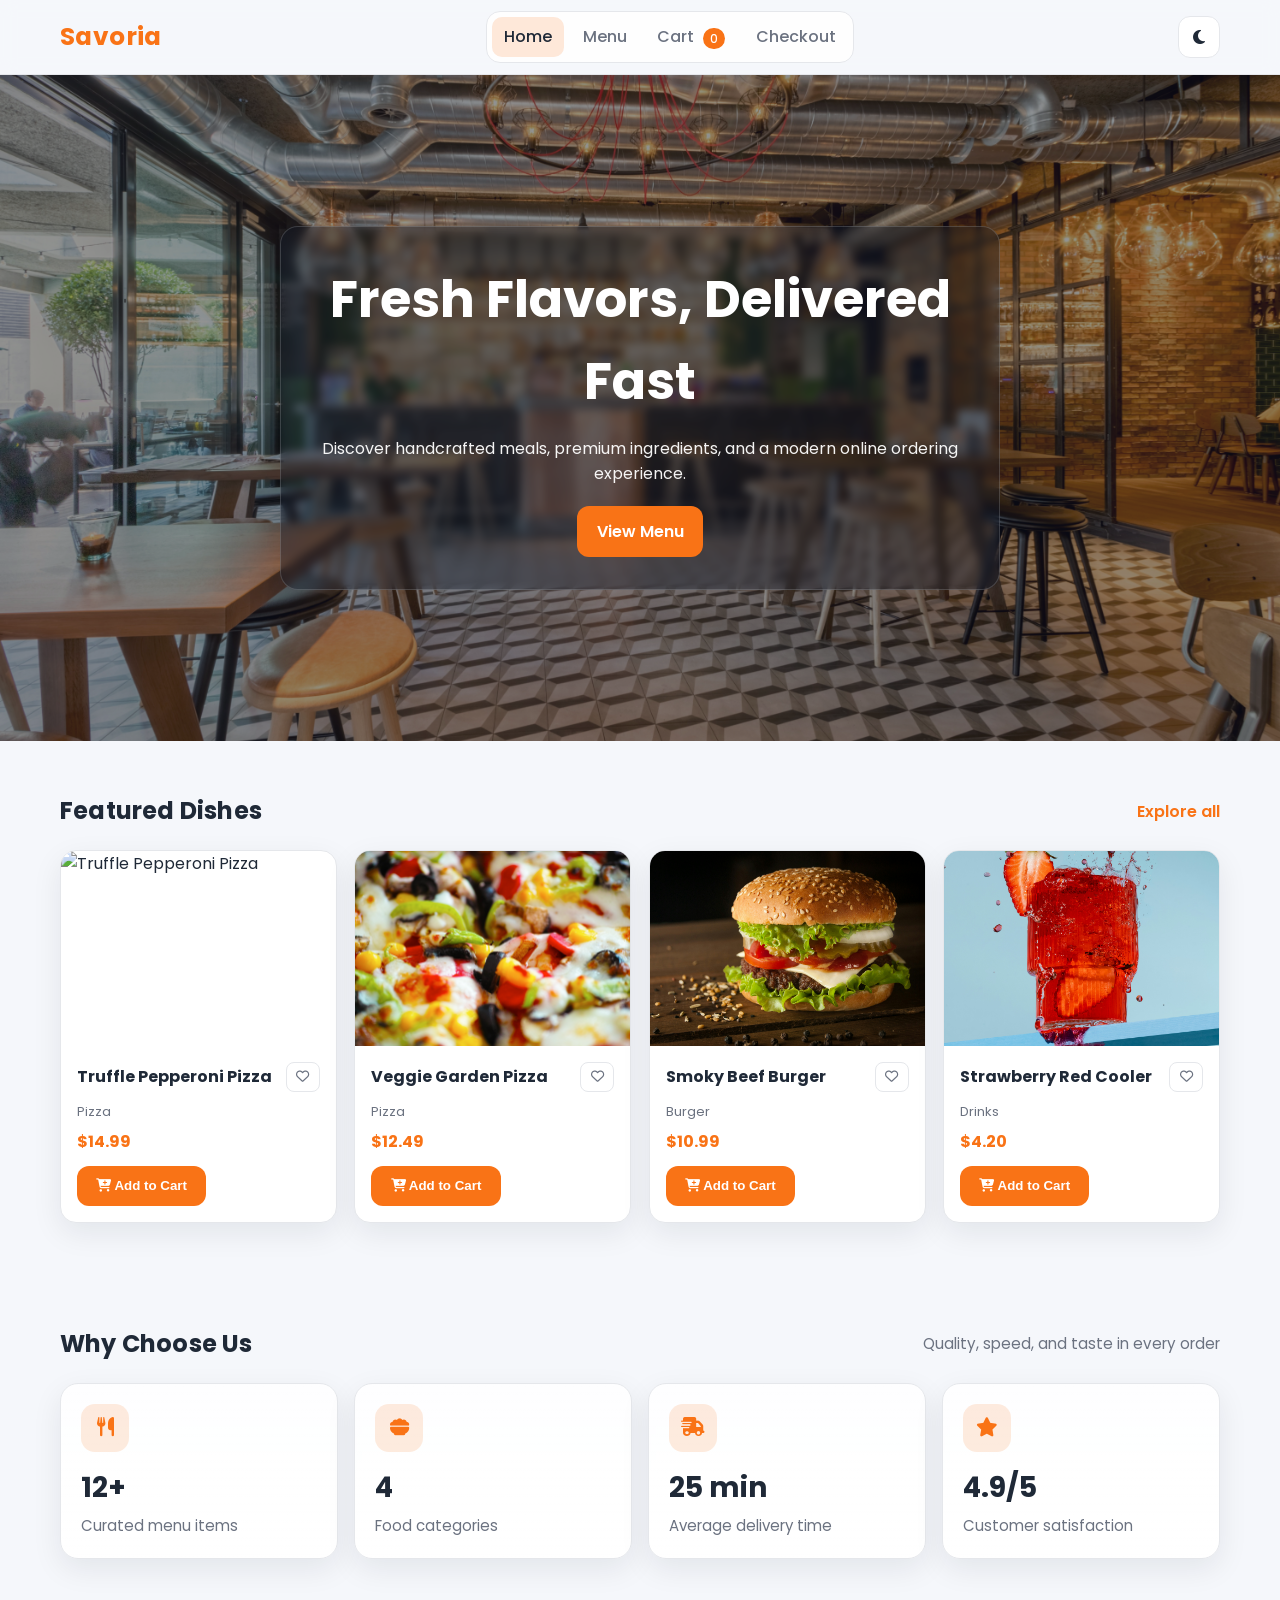
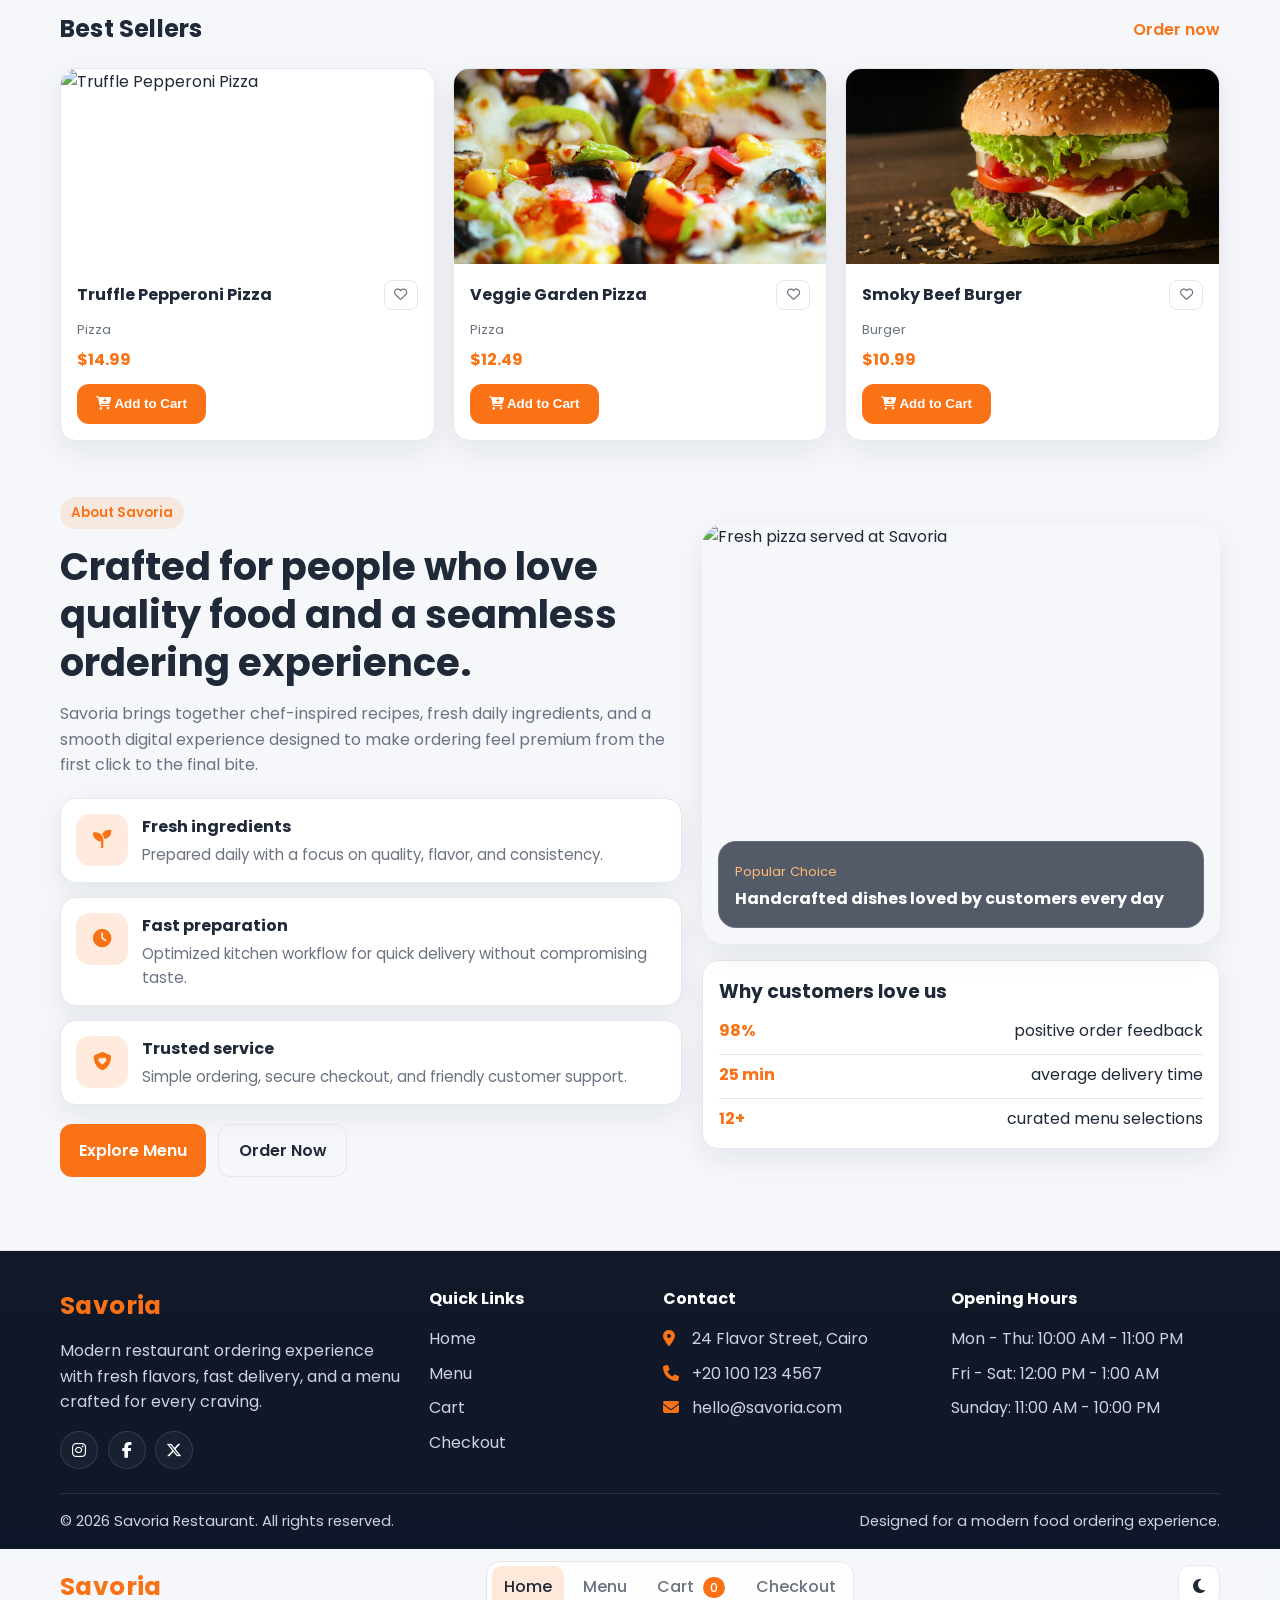
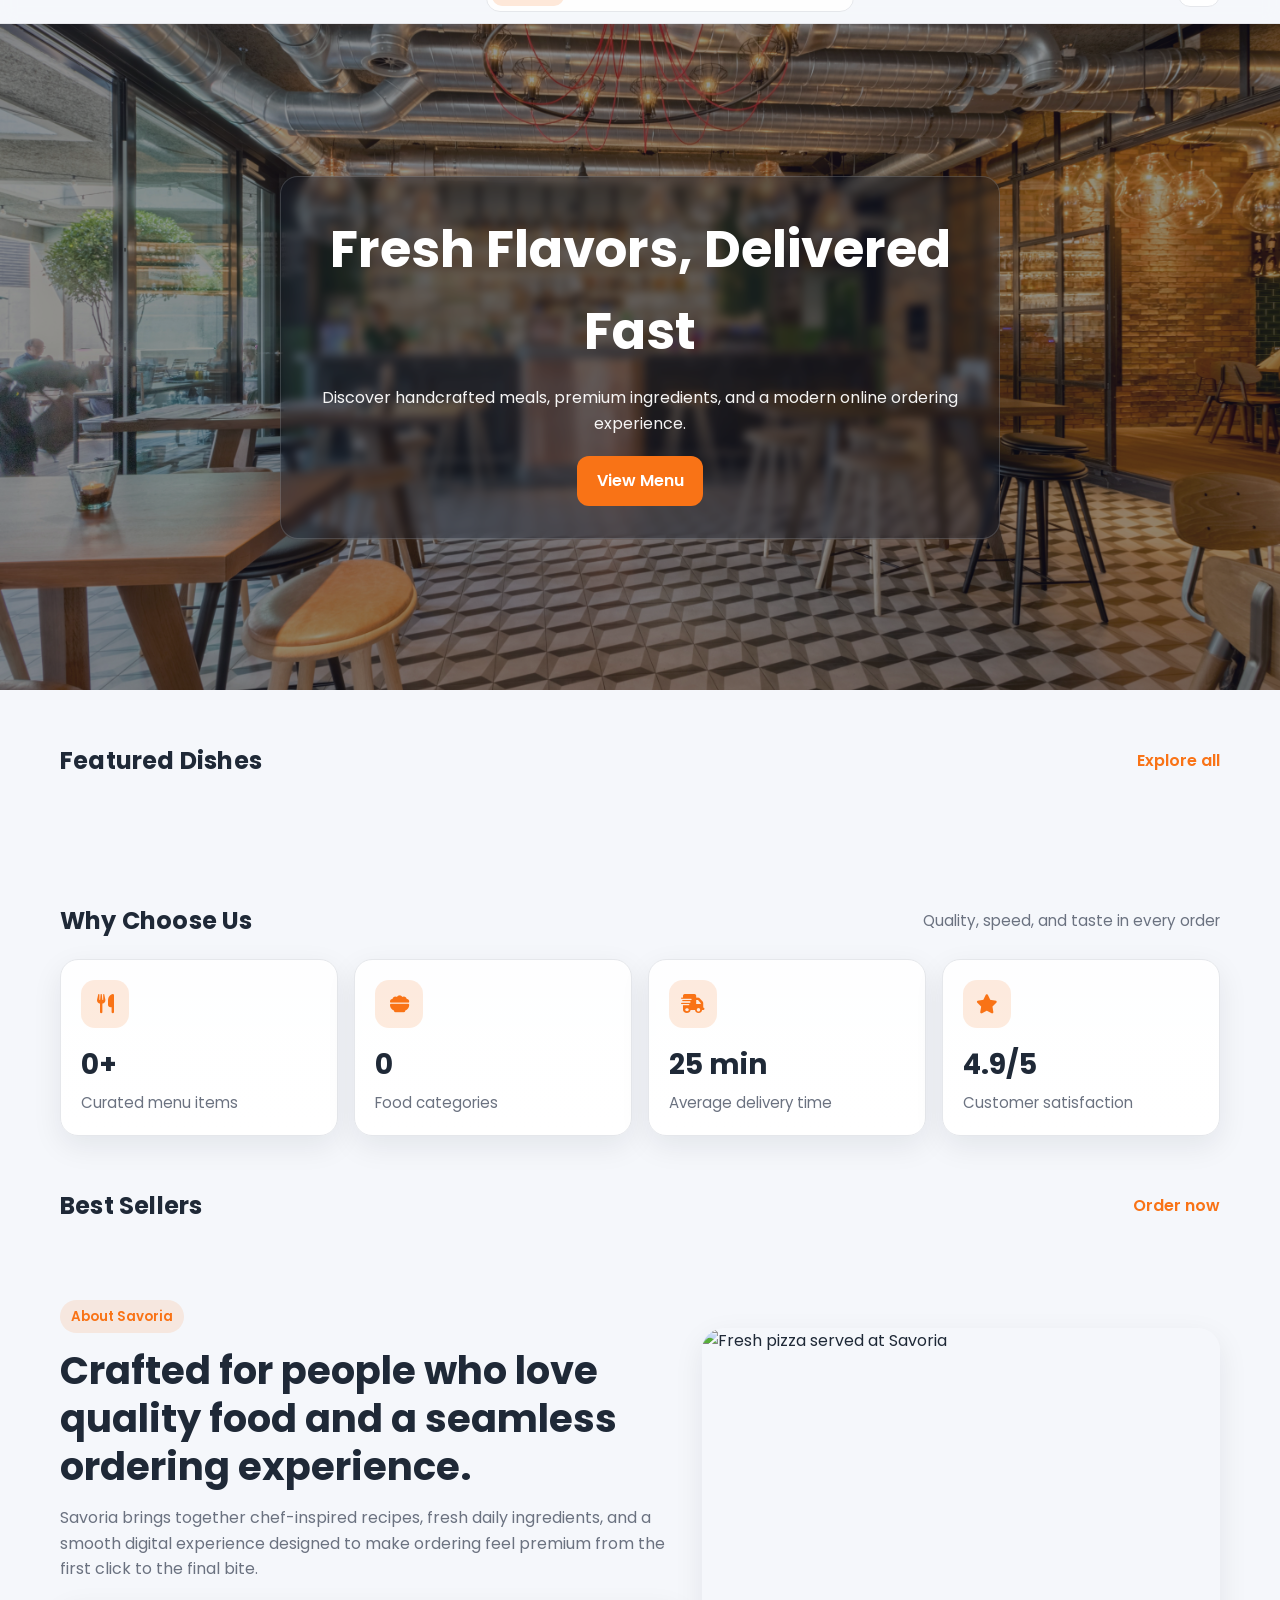
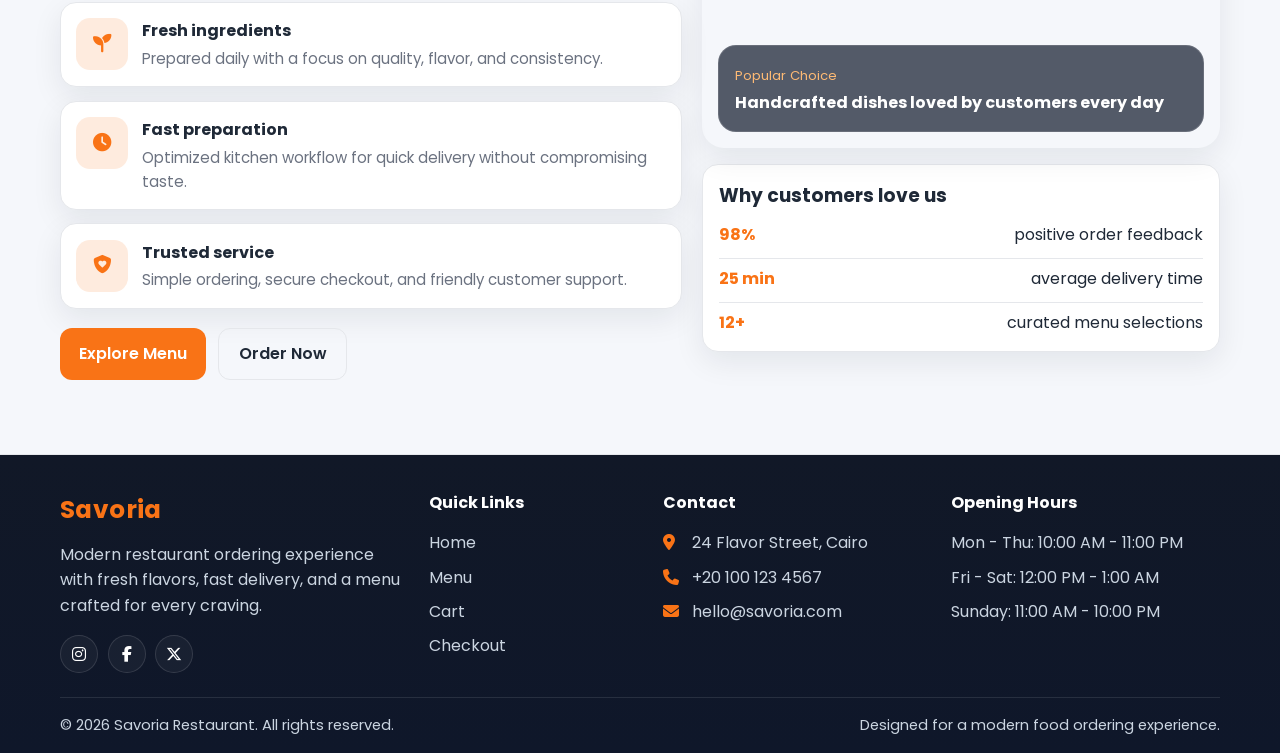
==== commit 14ba4130: "update" ====
--- a/css/style.css
+++ b/css/style.css
@@ -1,4 +1,3 @@
-<<<<<<< HEAD
 :root {
   --bg: #f5f7fb;
   --card: #ffffff;
@@ -941,947 +940,4 @@
     text-align: left;
   }
 }
-=======
-:root {
-  --bg: #f5f7fb;
-  --card: #ffffff;
-  --text: #1f2937;
-  --muted: #6b7280;
-  --primary: #f97316;
-  --primary-dark: #ea580c;
-  --border: #e5e7eb;
-  --success: #16a34a;
-  --shadow: 0 10px 30px rgba(15, 23, 42, 0.08);
-}
-
-html[data-theme="dark"] {
-  --bg: #0f172a;
-  --card: #1e293b;
-  --text: #f8fafc;
-  --muted: #cbd5e1;
-  --primary: #fb923c;
-  --primary-dark: #f97316;
-  --border: #334155;
-  --success: #22c55e;
-  --shadow: 0 8px 20px rgba(2, 6, 23, 0.4);
-}
-
-* {
-  box-sizing: border-box;
-  margin: 0;
-  padding: 0;
-}
-
-body {
-  font-family: "Poppins", sans-serif;
-  background: var(--bg);
-  color: var(--text);
-  line-height: 1.6;
-  transition: background 0.3s ease, color 0.3s ease;
-  min-height: 100vh;
-}
-
-a {
-  color: inherit;
-  text-decoration: none;
-}
-
-img {
-  width: 100%;
-  display: block;
-  border-radius: 12px;
-}
-
-.container {
-  width: min(1160px, 92%);
-  margin: 0 auto;
-}
-
-.section {
-  padding: 3.2rem 0;
-}
-
-.site-header {
-  position: sticky;
-  top: 0;
-  z-index: 100;
-  backdrop-filter: blur(8px);
-  background: color-mix(in srgb, var(--bg) 88%, transparent);
-  border-bottom: 1px solid var(--border);
-  box-shadow: 0 8px 24px rgba(15, 23, 42, 0.06);
-}
-
-.nav-wrap {
-  min-height: 74px;
-  display: flex;
-  align-items: center;
-  justify-content: space-between;
-  gap: 1rem;
-}
-
-.logo {
-  font-size: 1.55rem;
-  font-weight: 700;
-  color: var(--primary);
-  letter-spacing: 0.4px;
-}
-
-.site-nav {
-  display: flex;
-  align-items: center;
-  gap: 0.35rem;
-  background: color-mix(in srgb, var(--card) 92%, transparent);
-  border: 1px solid var(--border);
-  border-radius: 14px;
-  padding: 0.3rem;
-}
-
-.site-nav a {
-  color: var(--muted);
-  font-weight: 500;
-  transition: color 0.2s ease, background 0.2s ease;
-  padding: 0.45rem 0.78rem;
-  border-radius: 10px;
-}
-
-.site-nav a:hover,
-.site-nav a.active {
-  color: var(--text);
-  background: color-mix(in srgb, var(--primary) 16%, transparent);
-}
-
-.nav-toggle,
-.theme-toggle {
-  border: 1px solid var(--border);
-  background: var(--card);
-  color: var(--text);
-  border-radius: 12px;
-  width: 42px;
-  height: 42px;
-  cursor: pointer;
-  font-size: 1rem;
-  transition: transform 0.2s ease, background 0.2s ease, box-shadow 0.2s ease;
-  display: inline-flex;
-  align-items: center;
-  justify-content: center;
-}
-
-.nav-toggle:hover,
-.theme-toggle:hover,
-.btn:hover {
-  transform: translateY(-2px);
-  box-shadow: var(--shadow);
-}
-
-.nav-toggle {
-  display: none;
-}
-
-.badge {
-  background: var(--primary);
-  color: #fff;
-  font-size: 0.72rem;
-  border-radius: 999px;
-  padding: 0.16rem 0.45rem;
-  margin-left: 0.3rem;
-}
-
-.hero {
-  min-height: 74vh;
-  position: relative;
-  display: grid;
-  place-items: center;
-  background: url("../images/hero1.jpg") center/cover no-repeat;
-}
-
-.hero-overlay {
-  position: absolute;
-  inset: 0;
-  background: rgba(15, 23, 42, 0.45);
-}
-
-.hero-content {
-  position: relative;
-  color: #fff;
-  text-align: center;
-  max-width: 720px;
-  animation: fadeUp 0.7s ease;
-  background: rgba(15, 23, 42, 0.35);
-  border: 1px solid rgba(255, 255, 255, 0.16);
-  border-radius: 18px;
-  padding: 2rem 1.4rem;
-  backdrop-filter: blur(4px);
-}
-
-.hero-content h1 {
-  font-size: clamp(2rem, 4vw, 3.4rem);
-  margin-bottom: 0.8rem;
-}
-
-.hero-content p {
-  margin-bottom: 1.2rem;
-  opacity: 0.95;
-}
-
-.btn {
-  display: inline-flex;
-  align-items: center;
-  justify-content: center;
-  border: none;
-  border-radius: 12px;
-  padding: 0.78rem 1.2rem;
-  font-weight: 600;
-  cursor: pointer;
-  transition: background 0.2s ease, transform 0.2s ease, box-shadow 0.2s ease;
-}
-
-.btn-primary {
-  background: var(--primary);
-  color: #fff;
-}
-
-.btn-primary:hover {
-  background: var(--primary-dark);
-  box-shadow: var(--shadow);
-}
-
-.btn-outline {
-  background: transparent;
-  border: 1px solid var(--border);
-  color: var(--text);
-}
-
-.section-title-row {
-  display: flex;
-  justify-content: space-between;
-  align-items: center;
-  margin-bottom: 1.2rem;
-}
-
-.section-title-row h2,
-.page-title {
-  letter-spacing: 0.2px;
-}
-
-.section-subtitle {
-  color: var(--muted);
-  font-size: 0.95rem;
-}
-
-.link {
-  color: var(--primary);
-  font-weight: 600;
-}
-
-.menu-grid,
-.featured-grid,
-.best-sellers-grid {
-  display: grid;
-  grid-template-columns: repeat(4, minmax(0, 1fr));
-  gap: 1.1rem;
-}
-
-.best-sellers-grid {
-  grid-template-columns: repeat(3, minmax(0, 1fr));
-}
-
-.stats-grid {
-  display: grid;
-  grid-template-columns: repeat(4, minmax(0, 1fr));
-  gap: 1rem;
-}
-
-.stat-card {
-  background: linear-gradient(180deg, color-mix(in srgb, var(--card) 92%, transparent), var(--card));
-  border: 1px solid var(--border);
-  border-radius: 18px;
-  padding: 1.25rem;
-  box-shadow: var(--shadow);
-}
-
-.stat-card i {
-  width: 48px;
-  height: 48px;
-  display: inline-flex;
-  align-items: center;
-  justify-content: center;
-  border-radius: 14px;
-  background: color-mix(in srgb, var(--primary) 14%, transparent);
-  color: var(--primary);
-  margin-bottom: 0.9rem;
-  font-size: 1.2rem;
-}
-
-.stat-card h3 {
-  font-size: 1.75rem;
-  margin-bottom: 0.2rem;
-}
-
-.stat-card p {
-  color: var(--muted);
-  font-size: 0.94rem;
-}
-
-.best-sellers-section {
-  padding-top: 0;
-}
-
-.card {
-  background: var(--card);
-  border: 1px solid var(--border);
-  border-radius: 16px;
-  overflow: hidden;
-  box-shadow: var(--shadow);
-  transition: transform 0.25s ease, box-shadow 0.25s ease;
-  animation: fadeUp 0.35s ease;
-}
-
-.card > img {
-  height: 195px;
-  object-fit: cover;
-  border-radius: 0;
-}
-
-.card:hover {
-  transform: translateY(-6px);
-}
-
-.card-body {
-  padding: 1rem;
-}
-
-.card-head {
-  display: flex;
-  justify-content: space-between;
-  align-items: center;
-  gap: 0.6rem;
-  margin-bottom: 0.4rem;
-}
-
-.card h3 {
-  font-size: 1rem;
-}
-
-.category {
-  display: inline-block;
-  color: var(--muted);
-  font-size: 0.82rem;
-  margin-bottom: 0.4rem;
-}
-
-.price {
-  color: var(--primary);
-  font-weight: 700;
-  margin-bottom: 0.72rem;
-}
-
-.favorite-btn {
-  border: 1px solid var(--border);
-  background: transparent;
-  color: var(--muted);
-  border-radius: 8px;
-  width: 34px;
-  height: 30px;
-  cursor: pointer;
-  display: inline-flex;
-  align-items: center;
-  justify-content: center;
-}
-
-.favorite-btn.active {
-  color: #ef4444;
-  border-color: #ef4444;
-}
-
-.menu-controls {
-  margin: 1rem 0 1.2rem;
-  display: grid;
-  gap: 1rem;
-  background: var(--card);
-  border: 1px solid var(--border);
-  border-radius: 14px;
-  padding: 0.9rem;
-}
-
-.filter-group {
-  display: flex;
-  flex-wrap: wrap;
-  gap: 0.6rem;
-}
-
-.chip {
-  border: 1px solid var(--border);
-  background: var(--card);
-  color: var(--text);
-  border-radius: 999px;
-  padding: 0.45rem 0.85rem;
-  cursor: pointer;
-  font-weight: 500;
-}
-
-.chip.active,
-.chip:hover {
-  border-color: var(--primary);
-  color: var(--primary);
-}
-
-.chip i {
-  margin-right: 0.35rem;
-}
-
-.theme-toggle i,
-.nav-toggle i,
-.favorite-btn i,
-.remove-btn i,
-.add-to-cart i {
-  pointer-events: none;
-}
-
-.search-wrap input {
-  width: 100%;
-  max-width: 360px;
-  background: var(--card);
-  color: var(--text);
-  border: 1px solid var(--border);
-  border-radius: 10px;
-  padding: 0.7rem 0.85rem;
-  outline: none;
-}
-
-.search-wrap input:focus {
-  border-color: var(--primary);
-  box-shadow: 0 0 0 3px color-mix(in srgb, var(--primary) 22%, transparent);
-}
-
-.page-title {
-  margin-bottom: 0.5rem;
-}
-
-.empty-state {
-  padding: 1rem;
-  border-radius: 10px;
-  background: var(--card);
-  border: 1px dashed var(--border);
-  color: var(--muted);
-}
-
-.hidden {
-  display: none;
-}
-
-.cart-container {
-  display: grid;
-  gap: 0.9rem;
-}
-
-.cart-item {
-  background: var(--card);
-  border: 1px solid var(--border);
-  border-radius: 14px;
-  padding: 0.9rem;
-  display: grid;
-  grid-template-columns: 86px 1fr auto auto;
-  align-items: center;
-  gap: 0.9rem;
-}
-
-.cart-item img {
-  height: 72px;
-  object-fit: cover;
-}
-
-.cart-item .name {
-  font-weight: 600;
-}
-
-.cart-item .line-price {
-  color: var(--primary);
-  font-weight: 600;
-}
-
-.quantity-select {
-  width: 70px;
-  padding: 0.35rem;
-  border-radius: 8px;
-  border: 1px solid var(--border);
-  background: var(--card);
-  color: var(--text);
-}
-
-.remove-btn {
-  background: #ef4444;
-  color: #fff;
-  border: none;
-  border-radius: 10px;
-  padding: 0.5rem 0.8rem;
-  cursor: pointer;
-}
-
-.cart-summary,
-.checkout-card,
-.order-summary,
-.about-card {
-  background: var(--card);
-  border: 1px solid var(--border);
-  border-radius: 16px;
-  padding: 1rem;
-  box-shadow: var(--shadow);
-}
-
-.cart-summary {
-  margin-top: 1rem;
-  display: flex;
-  justify-content: space-between;
-  align-items: center;
-  padding: 1.1rem;
-}
-
-.checkout-layout {
-  display: grid;
-  grid-template-columns: 1.2fr 0.8fr;
-  gap: 1rem;
-}
-
-.checkout-form {
-  display: grid;
-  gap: 0.6rem;
-}
-
-.checkout-form input,
-.checkout-form textarea {
-  background: var(--bg);
-  color: var(--text);
-  border: 1px solid var(--border);
-  border-radius: 10px;
-  padding: 0.7rem 0.85rem;
-  outline: none;
-}
-
-.checkout-form input:focus,
-.checkout-form textarea:focus {
-  border-color: var(--primary);
-  box-shadow: 0 0 0 3px color-mix(in srgb, var(--primary) 22%, transparent);
-}
-
-.order-summary h3 {
-  margin-bottom: 0.8rem;
-}
-
-.order-summary ul {
-  list-style: none;
-  display: grid;
-  gap: 0.5rem;
-  margin-bottom: 0.7rem;
-}
-
-.order-message {
-  margin-top: 0.8rem;
-  background: color-mix(in srgb, var(--success) 20%, transparent);
-  border: 1px solid color-mix(in srgb, var(--success) 50%, transparent);
-  color: var(--success);
-  border-radius: 10px;
-  padding: 0.75rem;
-}
-
-.added-feedback {
-  animation: pop 0.4s ease;
-}
-
-.about-section {
-  padding-top: 0.3rem;
-}
-
-.about-grid {
-  display: grid;
-  grid-template-columns: 1.2fr 1fr;
-  gap: 1.25rem;
-  align-items: center;
-}
-
-.eyebrow {
-  display: inline-flex;
-  align-items: center;
-  gap: 0.35rem;
-  padding: 0.35rem 0.7rem;
-  border-radius: 999px;
-  background: color-mix(in srgb, var(--primary) 12%, transparent);
-  color: var(--primary);
-  font-size: 0.84rem;
-  font-weight: 600;
-  margin-bottom: 0.85rem;
-}
-
-.about-content h2 {
-  font-size: clamp(1.8rem, 3vw, 2.8rem);
-  line-height: 1.25;
-  max-width: 720px;
-  margin-bottom: 0.9rem;
-}
-
-.about-lead {
-  color: var(--muted);
-  max-width: 680px;
-  margin-bottom: 1.25rem;
-}
-
-.about-highlights {
-  display: grid;
-  gap: 0.85rem;
-}
-
-.about-highlight {
-  display: grid;
-  grid-template-columns: 52px 1fr;
-  gap: 0.85rem;
-  align-items: start;
-  background: var(--card);
-  border: 1px solid var(--border);
-  border-radius: 16px;
-  padding: 0.95rem;
-  box-shadow: var(--shadow);
-}
-
-.about-highlight i {
-  width: 52px;
-  height: 52px;
-  border-radius: 14px;
-  display: inline-flex;
-  align-items: center;
-  justify-content: center;
-  background: color-mix(in srgb, var(--primary) 14%, transparent);
-  color: var(--primary);
-  font-size: 1.15rem;
-}
-
-.about-highlight h3 {
-  margin-bottom: 0.2rem;
-  font-size: 1rem;
-}
-
-.about-highlight p {
-  color: var(--muted);
-  font-size: 0.94rem;
-}
-
-.about-actions {
-  display: flex;
-  flex-wrap: wrap;
-  gap: 0.75rem;
-  margin-top: 1.2rem;
-}
-
-.about-visual {
-  display: grid;
-  gap: 1rem;
-}
-
-.about-image-card {
-  position: relative;
-  overflow: hidden;
-  border-radius: 22px;
-  min-height: 420px;
-  box-shadow: var(--shadow);
-}
-
-.about-image-card img {
-  width: 100%;
-  height: 100%;
-  object-fit: cover;
-}
-
-.about-floating-card {
-  position: absolute;
-  left: 1rem;
-  right: 1rem;
-  bottom: 1rem;
-  background: rgba(15, 23, 42, 0.7);
-  border: 1px solid rgba(255, 255, 255, 0.12);
-  color: #fff;
-  border-radius: 18px;
-  padding: 1rem;
-  backdrop-filter: blur(6px);
-}
-
-.about-floating-card span {
-  display: inline-block;
-  color: #fdba74;
-  font-size: 0.82rem;
-  margin-bottom: 0.35rem;
-}
-
-.about-floating-card strong {
-  display: block;
-  font-size: 1rem;
-  line-height: 1.5;
-}
-
-.about-metrics-card ul {
-  list-style: none;
-  display: grid;
-  gap: 0.75rem;
-  margin-top: 0.8rem;
-}
-
-.about-metrics-card li {
-  display: flex;
-  justify-content: space-between;
-  gap: 0.75rem;
-  padding-bottom: 0.65rem;
-  border-bottom: 1px solid var(--border);
-}
-
-.about-metrics-card li:last-child {
-  border-bottom: none;
-  padding-bottom: 0;
-}
-
-.about-metrics-card li span {
-  color: var(--primary);
-  font-weight: 700;
-}
-
-.about-card ul {
-  list-style: none;
-  display: grid;
-  gap: 0.45rem;
-  margin-top: 0.65rem;
-}
-
-.site-footer {
-  border-top: 1px solid var(--border);
-  padding: 2.2rem 0 1rem;
-  color: #cbd5e1;
-  margin-top: 1.4rem;
-  background: linear-gradient(180deg, #111827, #0f172a);
-}
-
-.footer-grid {
-  display: grid;
-  grid-template-columns: 1.3fr 0.8fr 1fr 1fr;
-  gap: 1.2rem;
-  align-items: start;
-}
-
-.footer-brand p {
-  margin: 0.75rem 0 1rem;
-  max-width: 340px;
-}
-
-.site-footer h4 {
-  color: #ffffff;
-  font-size: 1rem;
-  margin-bottom: 0.9rem;
-}
-
-.footer-links,
-.footer-details {
-  display: grid;
-  gap: 0.55rem;
-}
-
-.footer-links a,
-.footer-details p {
-  color: #cbd5e1;
-  transition: color 0.2s ease, transform 0.2s ease;
-}
-
-.footer-links a:hover,
-.footer-socials a:hover {
-  color: var(--primary);
-}
-
-.footer-links a:hover {
-  transform: translateX(3px);
-}
-
-.footer-details i {
-  color: var(--primary);
-  width: 18px;
-  margin-right: 0.45rem;
-}
-
-.footer-socials {
-  display: flex;
-  align-items: center;
-  gap: 0.6rem;
-}
-
-.footer-socials a {
-  width: 38px;
-  height: 38px;
-  display: inline-flex;
-  align-items: center;
-  justify-content: center;
-  border-radius: 50%;
-  border: 1px solid rgba(255, 255, 255, 0.12);
-  background: rgba(255, 255, 255, 0.04);
-  color: #ffffff;
-  transition: transform 0.2s ease, color 0.2s ease, border-color 0.2s ease;
-}
-
-.footer-socials a:hover {
-  transform: translateY(-3px);
-  border-color: var(--primary);
-}
-
-.footer-bottom {
-  border-top: 1px solid rgba(255, 255, 255, 0.1);
-  margin-top: 1.5rem;
-  padding-top: 1rem;
-  display: flex;
-  justify-content: space-between;
-  gap: 1rem;
-  flex-wrap: wrap;
-  font-size: 0.92rem;
-}
-
-html[data-theme="dark"] .site-footer {
-  color: #475569;
-  background: linear-gradient(180deg, #f8fafc, #e2e8f0);
-  border-top: 1px solid rgba(148, 163, 184, 0.35);
-}
-
-html[data-theme="dark"] .site-footer h4 {
-  color: #0f172a;
-}
-
-html[data-theme="dark"] .footer-links a,
-html[data-theme="dark"] .footer-details p,
-html[data-theme="dark"] .footer-brand p,
-html[data-theme="dark"] .footer-bottom {
-  color: #475569;
-}
-
-html[data-theme="dark"] .footer-details i {
-  color: var(--primary);
-}
-
-html[data-theme="dark"] .footer-socials a {
-  color: #0f172a;
-  background: rgba(255, 255, 255, 0.7);
-  border: 1px solid rgba(148, 163, 184, 0.4);
-}
-
-html[data-theme="dark"] .footer-bottom {
-  border-top: 1px solid rgba(148, 163, 184, 0.35);
-}
-
-@keyframes fadeUp {
-  from {
-    opacity: 0;
-    transform: translateY(12px);
-  }
-  to {
-    opacity: 1;
-    transform: translateY(0);
-  }
-}
-
-@keyframes pop {
-  0% { transform: scale(1); }
-  50% { transform: scale(1.06); }
-  100% { transform: scale(1); }
-}
-
-@media (max-width: 1024px) {
-  .menu-grid,
-  .featured-grid,
-  .best-sellers-grid,
-  .stats-grid {
-    grid-template-columns: repeat(2, minmax(0, 1fr));
-  }
-
-  .checkout-layout,
-  .about-grid {
-    grid-template-columns: 1fr;
-  }
-
-  .footer-grid {
-    grid-template-columns: repeat(2, minmax(0, 1fr));
-  }
-}
-
-@media (max-width: 760px) {
-  .nav-toggle {
-    display: inline-flex;
-  }
-
-  .site-nav {
-    position: absolute;
-    top: 76px;
-    left: 0;
-    right: 0;
-    flex-direction: column;
-    background: var(--card);
-    border-bottom: 1px solid var(--border);
-    border-radius: 0 0 14px 14px;
-    padding: 0.8rem;
-    display: none;
-    box-shadow: var(--shadow);
-  }
-
-  .site-nav.open {
-    display: flex;
-  }
-
-  .site-nav a {
-    width: 100%;
-    text-align: center;
-  }
-
-  .menu-grid,
-  .featured-grid,
-  .best-sellers-grid,
-  .stats-grid {
-    grid-template-columns: 1fr;
-  }
-
-  .section-title-row {
-    align-items: flex-start;
-    flex-direction: column;
-    gap: 0.35rem;
-  }
-
-  .cart-item {
-    grid-template-columns: 70px 1fr;
-  }
-
-  .cart-item .line-price,
-  .cart-item .quantity-select,
-  .cart-item .remove-btn {
-    grid-column: 2;
-  }
-
-  .cart-summary {
-    flex-direction: column;
-    align-items: stretch;
-    gap: 0.7rem;
-  }
-
-  .hero {
-    min-height: 62vh;
-  }
-
-  .hero-content {
-    padding: 1.35rem 1rem;
-  }
-
-  .about-highlight {
-    grid-template-columns: 1fr;
-  }
-
-  .about-image-card {
-    min-height: 320px;
-  }
-
-  .footer-grid,
-  .footer-bottom {
-    grid-template-columns: 1fr;
-    flex-direction: column;
-  }
-
-  .site-footer {
-    text-align: left;
-  }
-}
->>>>>>> 33c054a52f07fb13f94bd1972369db0f6368fb5b
+
--- a/css/style.css
+++ b/css/style.css
@@ -1,4 +1,3 @@
-<<<<<<< HEAD
 :root {
   --bg: #f5f7fb;
   --card: #ffffff;
@@ -941,947 +940,4 @@
     text-align: left;
   }
 }
-=======
-:root {
-  --bg: #f5f7fb;
-  --card: #ffffff;
-  --text: #1f2937;
-  --muted: #6b7280;
-  --primary: #f97316;
-  --primary-dark: #ea580c;
-  --border: #e5e7eb;
-  --success: #16a34a;
-  --shadow: 0 10px 30px rgba(15, 23, 42, 0.08);
-}
-
-html[data-theme="dark"] {
-  --bg: #0f172a;
-  --card: #1e293b;
-  --text: #f8fafc;
-  --muted: #cbd5e1;
-  --primary: #fb923c;
-  --primary-dark: #f97316;
-  --border: #334155;
-  --success: #22c55e;
-  --shadow: 0 8px 20px rgba(2, 6, 23, 0.4);
-}
-
-* {
-  box-sizing: border-box;
-  margin: 0;
-  padding: 0;
-}
-
-body {
-  font-family: "Poppins", sans-serif;
-  background: var(--bg);
-  color: var(--text);
-  line-height: 1.6;
-  transition: background 0.3s ease, color 0.3s ease;
-  min-height: 100vh;
-}
-
-a {
-  color: inherit;
-  text-decoration: none;
-}
-
-img {
-  width: 100%;
-  display: block;
-  border-radius: 12px;
-}
-
-.container {
-  width: min(1160px, 92%);
-  margin: 0 auto;
-}
-
-.section {
-  padding: 3.2rem 0;
-}
-
-.site-header {
-  position: sticky;
-  top: 0;
-  z-index: 100;
-  backdrop-filter: blur(8px);
-  background: color-mix(in srgb, var(--bg) 88%, transparent);
-  border-bottom: 1px solid var(--border);
-  box-shadow: 0 8px 24px rgba(15, 23, 42, 0.06);
-}
-
-.nav-wrap {
-  min-height: 74px;
-  display: flex;
-  align-items: center;
-  justify-content: space-between;
-  gap: 1rem;
-}
-
-.logo {
-  font-size: 1.55rem;
-  font-weight: 700;
-  color: var(--primary);
-  letter-spacing: 0.4px;
-}
-
-.site-nav {
-  display: flex;
-  align-items: center;
-  gap: 0.35rem;
-  background: color-mix(in srgb, var(--card) 92%, transparent);
-  border: 1px solid var(--border);
-  border-radius: 14px;
-  padding: 0.3rem;
-}
-
-.site-nav a {
-  color: var(--muted);
-  font-weight: 500;
-  transition: color 0.2s ease, background 0.2s ease;
-  padding: 0.45rem 0.78rem;
-  border-radius: 10px;
-}
-
-.site-nav a:hover,
-.site-nav a.active {
-  color: var(--text);
-  background: color-mix(in srgb, var(--primary) 16%, transparent);
-}
-
-.nav-toggle,
-.theme-toggle {
-  border: 1px solid var(--border);
-  background: var(--card);
-  color: var(--text);
-  border-radius: 12px;
-  width: 42px;
-  height: 42px;
-  cursor: pointer;
-  font-size: 1rem;
-  transition: transform 0.2s ease, background 0.2s ease, box-shadow 0.2s ease;
-  display: inline-flex;
-  align-items: center;
-  justify-content: center;
-}
-
-.nav-toggle:hover,
-.theme-toggle:hover,
-.btn:hover {
-  transform: translateY(-2px);
-  box-shadow: var(--shadow);
-}
-
-.nav-toggle {
-  display: none;
-}
-
-.badge {
-  background: var(--primary);
-  color: #fff;
-  font-size: 0.72rem;
-  border-radius: 999px;
-  padding: 0.16rem 0.45rem;
-  margin-left: 0.3rem;
-}
-
-.hero {
-  min-height: 74vh;
-  position: relative;
-  display: grid;
-  place-items: center;
-  background: url("../images/hero1.jpg") center/cover no-repeat;
-}
-
-.hero-overlay {
-  position: absolute;
-  inset: 0;
-  background: rgba(15, 23, 42, 0.45);
-}
-
-.hero-content {
-  position: relative;
-  color: #fff;
-  text-align: center;
-  max-width: 720px;
-  animation: fadeUp 0.7s ease;
-  background: rgba(15, 23, 42, 0.35);
-  border: 1px solid rgba(255, 255, 255, 0.16);
-  border-radius: 18px;
-  padding: 2rem 1.4rem;
-  backdrop-filter: blur(4px);
-}
-
-.hero-content h1 {
-  font-size: clamp(2rem, 4vw, 3.4rem);
-  margin-bottom: 0.8rem;
-}
-
-.hero-content p {
-  margin-bottom: 1.2rem;
-  opacity: 0.95;
-}
-
-.btn {
-  display: inline-flex;
-  align-items: center;
-  justify-content: center;
-  border: none;
-  border-radius: 12px;
-  padding: 0.78rem 1.2rem;
-  font-weight: 600;
-  cursor: pointer;
-  transition: background 0.2s ease, transform 0.2s ease, box-shadow 0.2s ease;
-}
-
-.btn-primary {
-  background: var(--primary);
-  color: #fff;
-}
-
-.btn-primary:hover {
-  background: var(--primary-dark);
-  box-shadow: var(--shadow);
-}
-
-.btn-outline {
-  background: transparent;
-  border: 1px solid var(--border);
-  color: var(--text);
-}
-
-.section-title-row {
-  display: flex;
-  justify-content: space-between;
-  align-items: center;
-  margin-bottom: 1.2rem;
-}
-
-.section-title-row h2,
-.page-title {
-  letter-spacing: 0.2px;
-}
-
-.section-subtitle {
-  color: var(--muted);
-  font-size: 0.95rem;
-}
-
-.link {
-  color: var(--primary);
-  font-weight: 600;
-}
-
-.menu-grid,
-.featured-grid,
-.best-sellers-grid {
-  display: grid;
-  grid-template-columns: repeat(4, minmax(0, 1fr));
-  gap: 1.1rem;
-}
-
-.best-sellers-grid {
-  grid-template-columns: repeat(3, minmax(0, 1fr));
-}
-
-.stats-grid {
-  display: grid;
-  grid-template-columns: repeat(4, minmax(0, 1fr));
-  gap: 1rem;
-}
-
-.stat-card {
-  background: linear-gradient(180deg, color-mix(in srgb, var(--card) 92%, transparent), var(--card));
-  border: 1px solid var(--border);
-  border-radius: 18px;
-  padding: 1.25rem;
-  box-shadow: var(--shadow);
-}
-
-.stat-card i {
-  width: 48px;
-  height: 48px;
-  display: inline-flex;
-  align-items: center;
-  justify-content: center;
-  border-radius: 14px;
-  background: color-mix(in srgb, var(--primary) 14%, transparent);
-  color: var(--primary);
-  margin-bottom: 0.9rem;
-  font-size: 1.2rem;
-}
-
-.stat-card h3 {
-  font-size: 1.75rem;
-  margin-bottom: 0.2rem;
-}
-
-.stat-card p {
-  color: var(--muted);
-  font-size: 0.94rem;
-}
-
-.best-sellers-section {
-  padding-top: 0;
-}
-
-.card {
-  background: var(--card);
-  border: 1px solid var(--border);
-  border-radius: 16px;
-  overflow: hidden;
-  box-shadow: var(--shadow);
-  transition: transform 0.25s ease, box-shadow 0.25s ease;
-  animation: fadeUp 0.35s ease;
-}
-
-.card > img {
-  height: 195px;
-  object-fit: cover;
-  border-radius: 0;
-}
-
-.card:hover {
-  transform: translateY(-6px);
-}
-
-.card-body {
-  padding: 1rem;
-}
-
-.card-head {
-  display: flex;
-  justify-content: space-between;
-  align-items: center;
-  gap: 0.6rem;
-  margin-bottom: 0.4rem;
-}
-
-.card h3 {
-  font-size: 1rem;
-}
-
-.category {
-  display: inline-block;
-  color: var(--muted);
-  font-size: 0.82rem;
-  margin-bottom: 0.4rem;
-}
-
-.price {
-  color: var(--primary);
-  font-weight: 700;
-  margin-bottom: 0.72rem;
-}
-
-.favorite-btn {
-  border: 1px solid var(--border);
-  background: transparent;
-  color: var(--muted);
-  border-radius: 8px;
-  width: 34px;
-  height: 30px;
-  cursor: pointer;
-  display: inline-flex;
-  align-items: center;
-  justify-content: center;
-}
-
-.favorite-btn.active {
-  color: #ef4444;
-  border-color: #ef4444;
-}
-
-.menu-controls {
-  margin: 1rem 0 1.2rem;
-  display: grid;
-  gap: 1rem;
-  background: var(--card);
-  border: 1px solid var(--border);
-  border-radius: 14px;
-  padding: 0.9rem;
-}
-
-.filter-group {
-  display: flex;
-  flex-wrap: wrap;
-  gap: 0.6rem;
-}
-
-.chip {
-  border: 1px solid var(--border);
-  background: var(--card);
-  color: var(--text);
-  border-radius: 999px;
-  padding: 0.45rem 0.85rem;
-  cursor: pointer;
-  font-weight: 500;
-}
-
-.chip.active,
-.chip:hover {
-  border-color: var(--primary);
-  color: var(--primary);
-}
-
-.chip i {
-  margin-right: 0.35rem;
-}
-
-.theme-toggle i,
-.nav-toggle i,
-.favorite-btn i,
-.remove-btn i,
-.add-to-cart i {
-  pointer-events: none;
-}
-
-.search-wrap input {
-  width: 100%;
-  max-width: 360px;
-  background: var(--card);
-  color: var(--text);
-  border: 1px solid var(--border);
-  border-radius: 10px;
-  padding: 0.7rem 0.85rem;
-  outline: none;
-}
-
-.search-wrap input:focus {
-  border-color: var(--primary);
-  box-shadow: 0 0 0 3px color-mix(in srgb, var(--primary) 22%, transparent);
-}
-
-.page-title {
-  margin-bottom: 0.5rem;
-}
-
-.empty-state {
-  padding: 1rem;
-  border-radius: 10px;
-  background: var(--card);
-  border: 1px dashed var(--border);
-  color: var(--muted);
-}
-
-.hidden {
-  display: none;
-}
-
-.cart-container {
-  display: grid;
-  gap: 0.9rem;
-}
-
-.cart-item {
-  background: var(--card);
-  border: 1px solid var(--border);
-  border-radius: 14px;
-  padding: 0.9rem;
-  display: grid;
-  grid-template-columns: 86px 1fr auto auto;
-  align-items: center;
-  gap: 0.9rem;
-}
-
-.cart-item img {
-  height: 72px;
-  object-fit: cover;
-}
-
-.cart-item .name {
-  font-weight: 600;
-}
-
-.cart-item .line-price {
-  color: var(--primary);
-  font-weight: 600;
-}
-
-.quantity-select {
-  width: 70px;
-  padding: 0.35rem;
-  border-radius: 8px;
-  border: 1px solid var(--border);
-  background: var(--card);
-  color: var(--text);
-}
-
-.remove-btn {
-  background: #ef4444;
-  color: #fff;
-  border: none;
-  border-radius: 10px;
-  padding: 0.5rem 0.8rem;
-  cursor: pointer;
-}
-
-.cart-summary,
-.checkout-card,
-.order-summary,
-.about-card {
-  background: var(--card);
-  border: 1px solid var(--border);
-  border-radius: 16px;
-  padding: 1rem;
-  box-shadow: var(--shadow);
-}
-
-.cart-summary {
-  margin-top: 1rem;
-  display: flex;
-  justify-content: space-between;
-  align-items: center;
-  padding: 1.1rem;
-}
-
-.checkout-layout {
-  display: grid;
-  grid-template-columns: 1.2fr 0.8fr;
-  gap: 1rem;
-}
-
-.checkout-form {
-  display: grid;
-  gap: 0.6rem;
-}
-
-.checkout-form input,
-.checkout-form textarea {
-  background: var(--bg);
-  color: var(--text);
-  border: 1px solid var(--border);
-  border-radius: 10px;
-  padding: 0.7rem 0.85rem;
-  outline: none;
-}
-
-.checkout-form input:focus,
-.checkout-form textarea:focus {
-  border-color: var(--primary);
-  box-shadow: 0 0 0 3px color-mix(in srgb, var(--primary) 22%, transparent);
-}
-
-.order-summary h3 {
-  margin-bottom: 0.8rem;
-}
-
-.order-summary ul {
-  list-style: none;
-  display: grid;
-  gap: 0.5rem;
-  margin-bottom: 0.7rem;
-}
-
-.order-message {
-  margin-top: 0.8rem;
-  background: color-mix(in srgb, var(--success) 20%, transparent);
-  border: 1px solid color-mix(in srgb, var(--success) 50%, transparent);
-  color: var(--success);
-  border-radius: 10px;
-  padding: 0.75rem;
-}
-
-.added-feedback {
-  animation: pop 0.4s ease;
-}
-
-.about-section {
-  padding-top: 0.3rem;
-}
-
-.about-grid {
-  display: grid;
-  grid-template-columns: 1.2fr 1fr;
-  gap: 1.25rem;
-  align-items: center;
-}
-
-.eyebrow {
-  display: inline-flex;
-  align-items: center;
-  gap: 0.35rem;
-  padding: 0.35rem 0.7rem;
-  border-radius: 999px;
-  background: color-mix(in srgb, var(--primary) 12%, transparent);
-  color: var(--primary);
-  font-size: 0.84rem;
-  font-weight: 600;
-  margin-bottom: 0.85rem;
-}
-
-.about-content h2 {
-  font-size: clamp(1.8rem, 3vw, 2.8rem);
-  line-height: 1.25;
-  max-width: 720px;
-  margin-bottom: 0.9rem;
-}
-
-.about-lead {
-  color: var(--muted);
-  max-width: 680px;
-  margin-bottom: 1.25rem;
-}
-
-.about-highlights {
-  display: grid;
-  gap: 0.85rem;
-}
-
-.about-highlight {
-  display: grid;
-  grid-template-columns: 52px 1fr;
-  gap: 0.85rem;
-  align-items: start;
-  background: var(--card);
-  border: 1px solid var(--border);
-  border-radius: 16px;
-  padding: 0.95rem;
-  box-shadow: var(--shadow);
-}
-
-.about-highlight i {
-  width: 52px;
-  height: 52px;
-  border-radius: 14px;
-  display: inline-flex;
-  align-items: center;
-  justify-content: center;
-  background: color-mix(in srgb, var(--primary) 14%, transparent);
-  color: var(--primary);
-  font-size: 1.15rem;
-}
-
-.about-highlight h3 {
-  margin-bottom: 0.2rem;
-  font-size: 1rem;
-}
-
-.about-highlight p {
-  color: var(--muted);
-  font-size: 0.94rem;
-}
-
-.about-actions {
-  display: flex;
-  flex-wrap: wrap;
-  gap: 0.75rem;
-  margin-top: 1.2rem;
-}
-
-.about-visual {
-  display: grid;
-  gap: 1rem;
-}
-
-.about-image-card {
-  position: relative;
-  overflow: hidden;
-  border-radius: 22px;
-  min-height: 420px;
-  box-shadow: var(--shadow);
-}
-
-.about-image-card img {
-  width: 100%;
-  height: 100%;
-  object-fit: cover;
-}
-
-.about-floating-card {
-  position: absolute;
-  left: 1rem;
-  right: 1rem;
-  bottom: 1rem;
-  background: rgba(15, 23, 42, 0.7);
-  border: 1px solid rgba(255, 255, 255, 0.12);
-  color: #fff;
-  border-radius: 18px;
-  padding: 1rem;
-  backdrop-filter: blur(6px);
-}
-
-.about-floating-card span {
-  display: inline-block;
-  color: #fdba74;
-  font-size: 0.82rem;
-  margin-bottom: 0.35rem;
-}
-
-.about-floating-card strong {
-  display: block;
-  font-size: 1rem;
-  line-height: 1.5;
-}
-
-.about-metrics-card ul {
-  list-style: none;
-  display: grid;
-  gap: 0.75rem;
-  margin-top: 0.8rem;
-}
-
-.about-metrics-card li {
-  display: flex;
-  justify-content: space-between;
-  gap: 0.75rem;
-  padding-bottom: 0.65rem;
-  border-bottom: 1px solid var(--border);
-}
-
-.about-metrics-card li:last-child {
-  border-bottom: none;
-  padding-bottom: 0;
-}
-
-.about-metrics-card li span {
-  color: var(--primary);
-  font-weight: 700;
-}
-
-.about-card ul {
-  list-style: none;
-  display: grid;
-  gap: 0.45rem;
-  margin-top: 0.65rem;
-}
-
-.site-footer {
-  border-top: 1px solid var(--border);
-  padding: 2.2rem 0 1rem;
-  color: #cbd5e1;
-  margin-top: 1.4rem;
-  background: linear-gradient(180deg, #111827, #0f172a);
-}
-
-.footer-grid {
-  display: grid;
-  grid-template-columns: 1.3fr 0.8fr 1fr 1fr;
-  gap: 1.2rem;
-  align-items: start;
-}
-
-.footer-brand p {
-  margin: 0.75rem 0 1rem;
-  max-width: 340px;
-}
-
-.site-footer h4 {
-  color: #ffffff;
-  font-size: 1rem;
-  margin-bottom: 0.9rem;
-}
-
-.footer-links,
-.footer-details {
-  display: grid;
-  gap: 0.55rem;
-}
-
-.footer-links a,
-.footer-details p {
-  color: #cbd5e1;
-  transition: color 0.2s ease, transform 0.2s ease;
-}
-
-.footer-links a:hover,
-.footer-socials a:hover {
-  color: var(--primary);
-}
-
-.footer-links a:hover {
-  transform: translateX(3px);
-}
-
-.footer-details i {
-  color: var(--primary);
-  width: 18px;
-  margin-right: 0.45rem;
-}
-
-.footer-socials {
-  display: flex;
-  align-items: center;
-  gap: 0.6rem;
-}
-
-.footer-socials a {
-  width: 38px;
-  height: 38px;
-  display: inline-flex;
-  align-items: center;
-  justify-content: center;
-  border-radius: 50%;
-  border: 1px solid rgba(255, 255, 255, 0.12);
-  background: rgba(255, 255, 255, 0.04);
-  color: #ffffff;
-  transition: transform 0.2s ease, color 0.2s ease, border-color 0.2s ease;
-}
-
-.footer-socials a:hover {
-  transform: translateY(-3px);
-  border-color: var(--primary);
-}
-
-.footer-bottom {
-  border-top: 1px solid rgba(255, 255, 255, 0.1);
-  margin-top: 1.5rem;
-  padding-top: 1rem;
-  display: flex;
-  justify-content: space-between;
-  gap: 1rem;
-  flex-wrap: wrap;
-  font-size: 0.92rem;
-}
-
-html[data-theme="dark"] .site-footer {
-  color: #475569;
-  background: linear-gradient(180deg, #f8fafc, #e2e8f0);
-  border-top: 1px solid rgba(148, 163, 184, 0.35);
-}
-
-html[data-theme="dark"] .site-footer h4 {
-  color: #0f172a;
-}
-
-html[data-theme="dark"] .footer-links a,
-html[data-theme="dark"] .footer-details p,
-html[data-theme="dark"] .footer-brand p,
-html[data-theme="dark"] .footer-bottom {
-  color: #475569;
-}
-
-html[data-theme="dark"] .footer-details i {
-  color: var(--primary);
-}
-
-html[data-theme="dark"] .footer-socials a {
-  color: #0f172a;
-  background: rgba(255, 255, 255, 0.7);
-  border: 1px solid rgba(148, 163, 184, 0.4);
-}
-
-html[data-theme="dark"] .footer-bottom {
-  border-top: 1px solid rgba(148, 163, 184, 0.35);
-}
-
-@keyframes fadeUp {
-  from {
-    opacity: 0;
-    transform: translateY(12px);
-  }
-  to {
-    opacity: 1;
-    transform: translateY(0);
-  }
-}
-
-@keyframes pop {
-  0% { transform: scale(1); }
-  50% { transform: scale(1.06); }
-  100% { transform: scale(1); }
-}
-
-@media (max-width: 1024px) {
-  .menu-grid,
-  .featured-grid,
-  .best-sellers-grid,
-  .stats-grid {
-    grid-template-columns: repeat(2, minmax(0, 1fr));
-  }
-
-  .checkout-layout,
-  .about-grid {
-    grid-template-columns: 1fr;
-  }
-
-  .footer-grid {
-    grid-template-columns: repeat(2, minmax(0, 1fr));
-  }
-}
-
-@media (max-width: 760px) {
-  .nav-toggle {
-    display: inline-flex;
-  }
-
-  .site-nav {
-    position: absolute;
-    top: 76px;
-    left: 0;
-    right: 0;
-    flex-direction: column;
-    background: var(--card);
-    border-bottom: 1px solid var(--border);
-    border-radius: 0 0 14px 14px;
-    padding: 0.8rem;
-    display: none;
-    box-shadow: var(--shadow);
-  }
-
-  .site-nav.open {
-    display: flex;
-  }
-
-  .site-nav a {
-    width: 100%;
-    text-align: center;
-  }
-
-  .menu-grid,
-  .featured-grid,
-  .best-sellers-grid,
-  .stats-grid {
-    grid-template-columns: 1fr;
-  }
-
-  .section-title-row {
-    align-items: flex-start;
-    flex-direction: column;
-    gap: 0.35rem;
-  }
-
-  .cart-item {
-    grid-template-columns: 70px 1fr;
-  }
-
-  .cart-item .line-price,
-  .cart-item .quantity-select,
-  .cart-item .remove-btn {
-    grid-column: 2;
-  }
-
-  .cart-summary {
-    flex-direction: column;
-    align-items: stretch;
-    gap: 0.7rem;
-  }
-
-  .hero {
-    min-height: 62vh;
-  }
-
-  .hero-content {
-    padding: 1.35rem 1rem;
-  }
-
-  .about-highlight {
-    grid-template-columns: 1fr;
-  }
-
-  .about-image-card {
-    min-height: 320px;
-  }
-
-  .footer-grid,
-  .footer-bottom {
-    grid-template-columns: 1fr;
-    flex-direction: column;
-  }
-
-  .site-footer {
-    text-align: left;
-  }
-}
->>>>>>> 33c054a52f07fb13f94bd1972369db0f6368fb5b
+
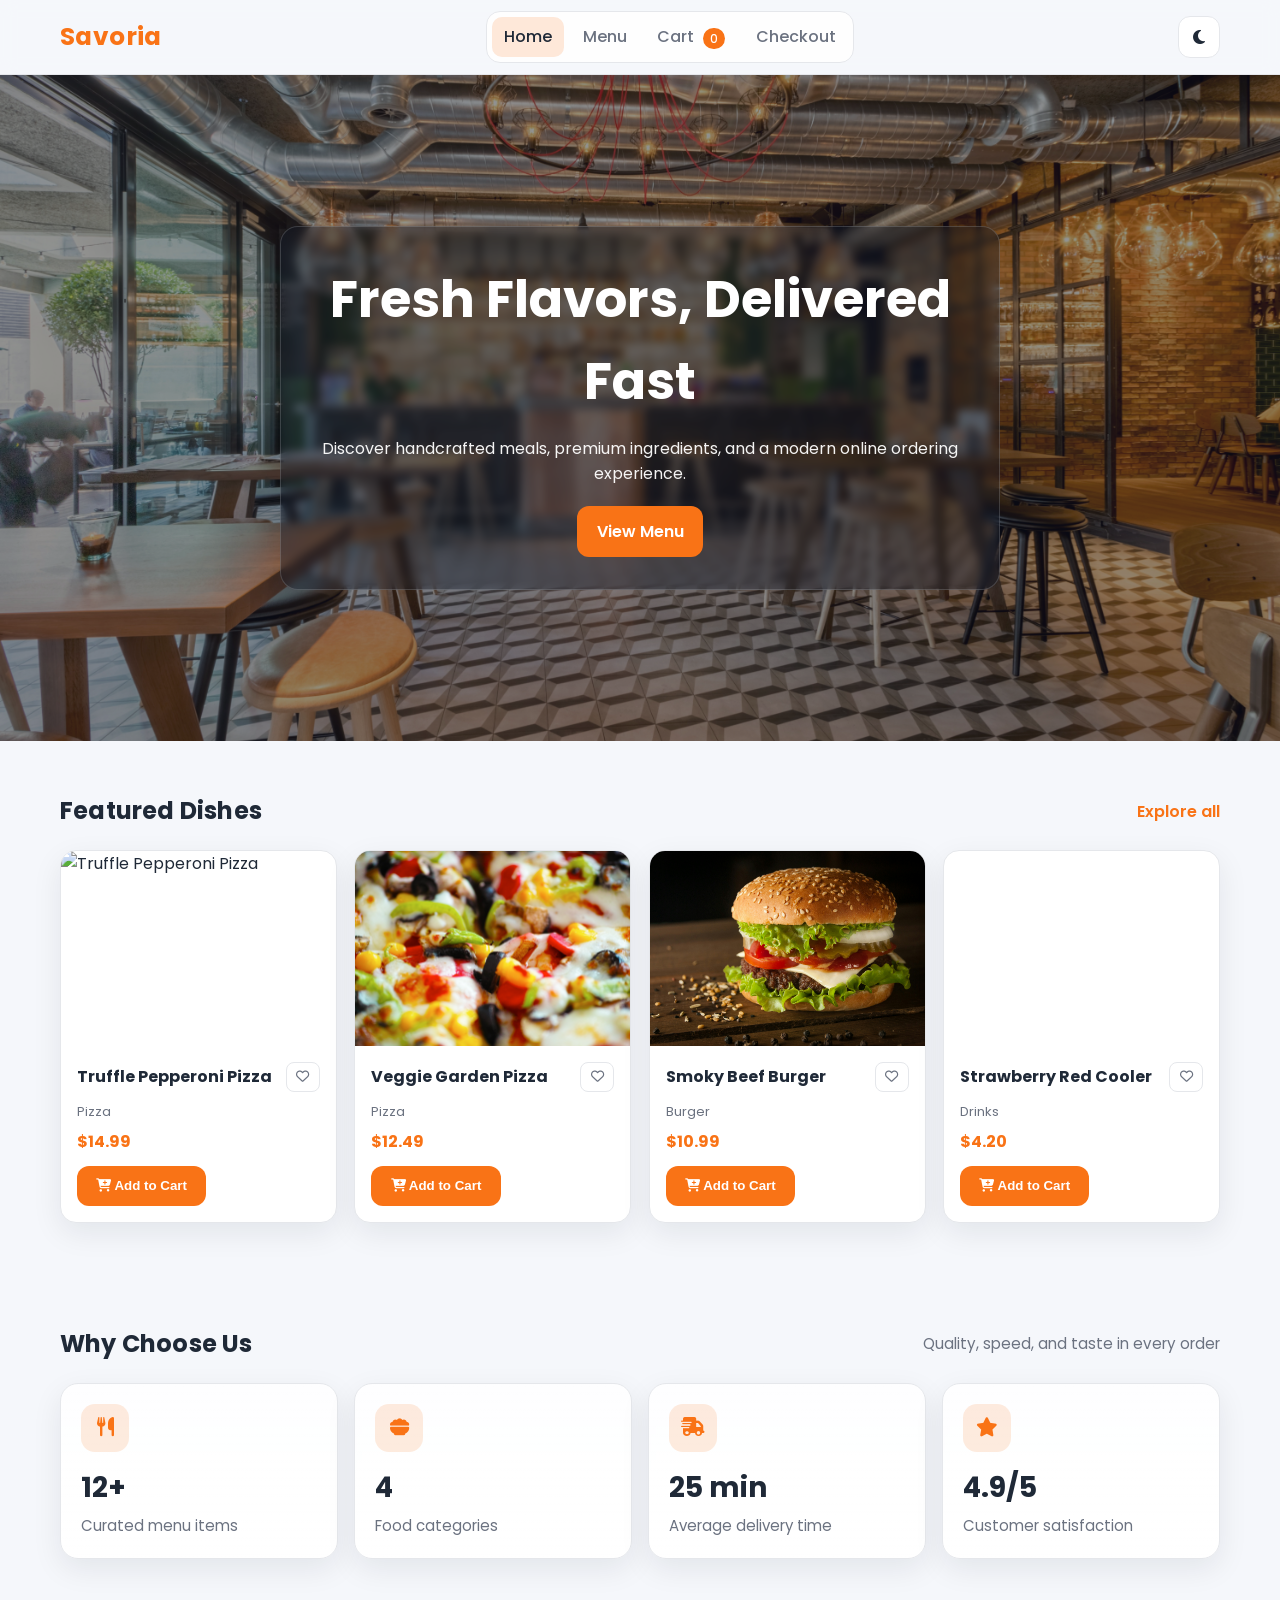
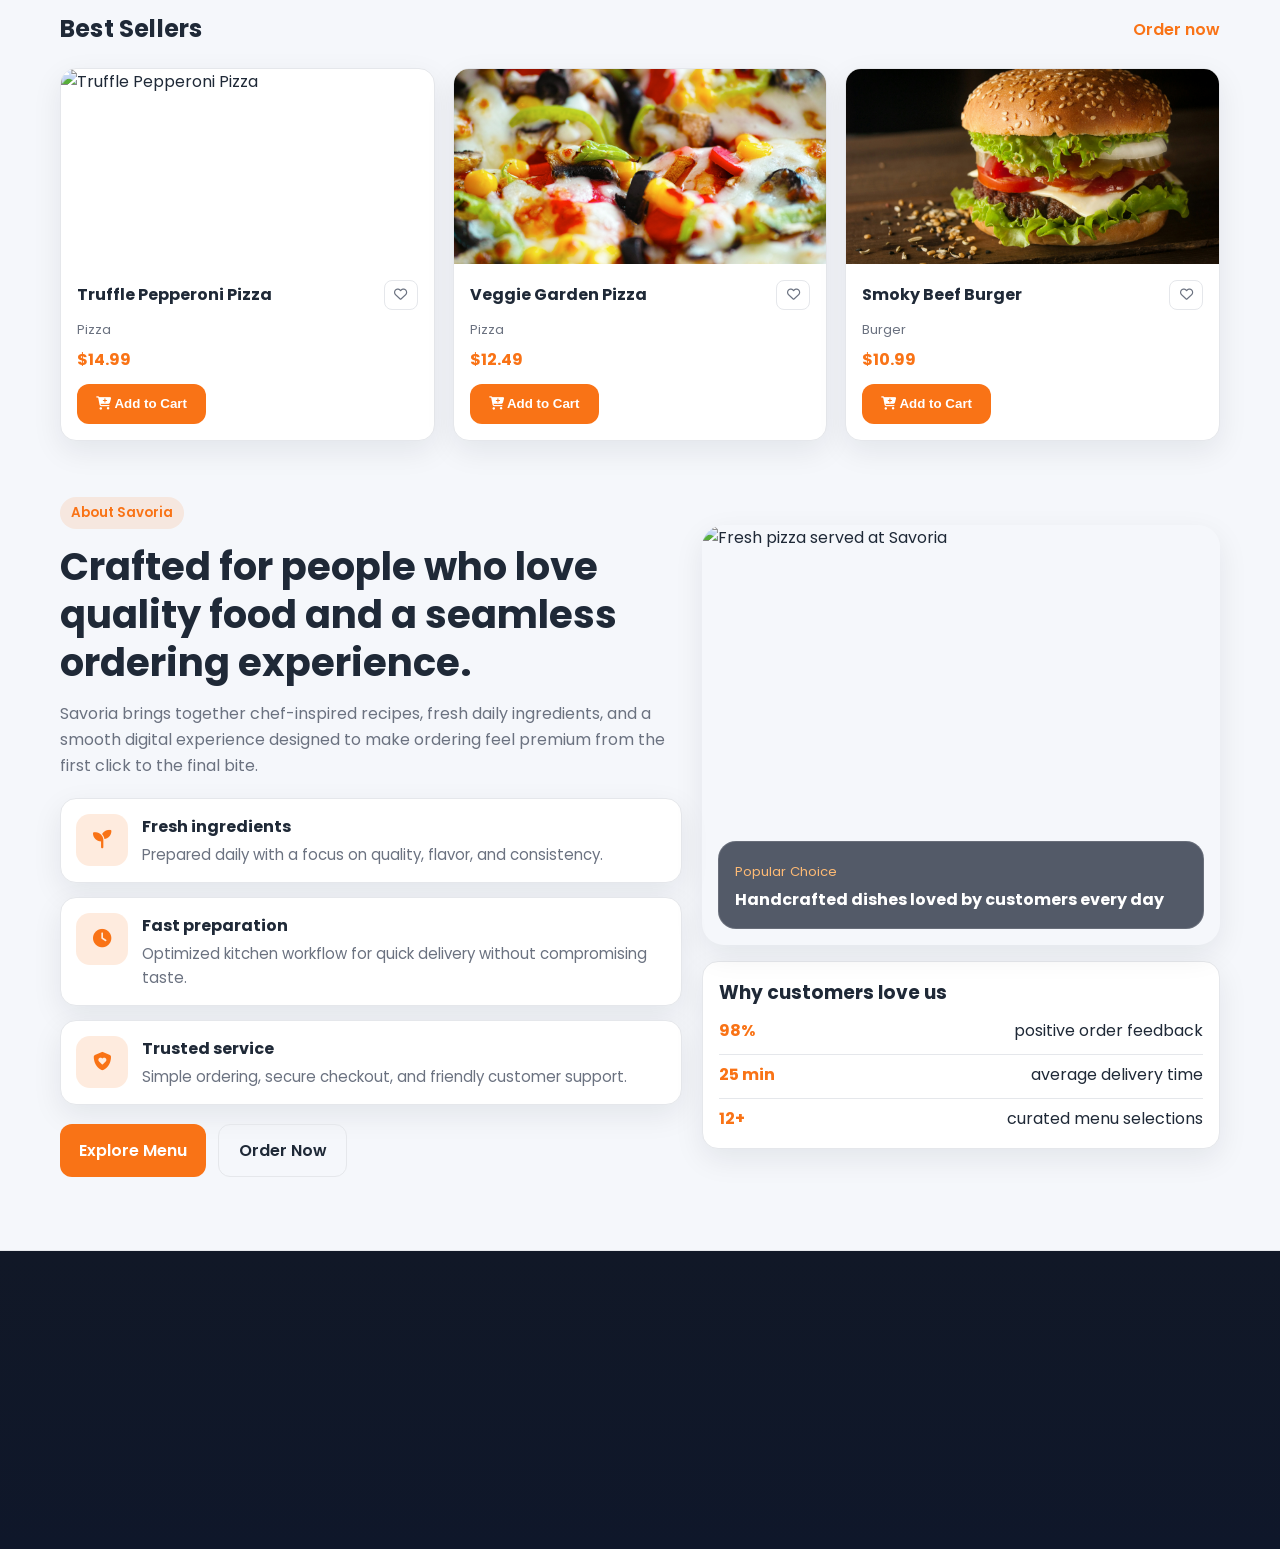
==== commit 62de6ef6: "update" ====
--- a/index.html
+++ b/index.html
@@ -7,23 +7,12 @@
   <link rel="preconnect" href="https://fonts.googleapis.com">
   <link rel="preconnect" href="https://fonts.gstatic.com" crossorigin>
   <link href="https://fonts.googleapis.com/css2?family=Poppins:wght@300;400;500;600;700&display=swap" rel="stylesheet">
-  <link rel="stylesheet" href="https://cdnjs.cloudflare.com/ajax/libs/font-awesome/6.7.2/css/all.min.css" integrity="sha512-Evv84Mr4kqVGRNSgIGL/F/aIDqQb7xQ2vcrdIwxfjThSH8CSR7PBEakCr51Ck+w+/U6swU2Im1vVX0SVk9ABhg==" crossorigin="anonymous" referrerpolicy="no-referrer" />
+  <link rel="preload" href="https://cdnjs.cloudflare.com/ajax/libs/font-awesome/6.7.2/css/all.min.css" as="style" onload="this.onload=null;this.rel='stylesheet'" integrity="sha512-Evv84Mr4kqVGRNSgIGL/F/aIDqQb7xQ2vcrdIwxfjThSH8CSR7PBEakCr51Ck+w+/U6swU2Im1vVX0SVk9ABhg==" crossorigin="anonymous" referrerpolicy="no-referrer" />
+  <noscript><link rel="stylesheet" href="https://cdnjs.cloudflare.com/ajax/libs/font-awesome/6.7.2/css/all.min.css" integrity="sha512-Evv84Mr4kqVGRNSgIGL/F/aIDqQb7xQ2vcrdIwxfjThSH8CSR7PBEakCr51Ck+w+/U6swU2Im1vVX0SVk9ABhg==" crossorigin="anonymous" referrerpolicy="no-referrer" /></noscript>
   <link rel="stylesheet" href="css/style.css" />
 </head>
 <body data-page="home">
-  <header class="site-header">
-    <div class="container nav-wrap">
-      <a href="index.html" class="logo">Savoria</a>
-      <button class="nav-toggle" aria-label="Toggle navigation"><i class="fa-solid fa-bars"></i></button>
-      <nav class="site-nav" id="siteNav">
-        <a href="index.html" class="active">Home</a>
-        <a href="menu.html">Menu</a>
-        <a href="cart.html">Cart <span class="badge" id="cartCount">0</span></a>
-        <a href="checkout.html">Checkout</a>
-      </nav>
-      <button class="theme-toggle" id="themeToggle" aria-label="Toggle dark mode"><i class="fa-solid fa-moon"></i></button>
-    </div>
-  </header>
+  <header id="siteHeader"></header>
 
   <main>
     <section class="hero">
@@ -122,7 +111,7 @@
 
         <div class="about-visual">
           <div class="about-image-card">
-            <img src="images/pizza1.jpg" alt="Fresh pizza served at Savoria" />
+            <img src="images/pizza1.jpg" alt="Fresh pizza served at Savoria" loading="lazy" decoding="async" />
             <div class="about-floating-card">
               <span>Popular Choice</span>
               <strong>Handcrafted dishes loved by customers every day</strong>
@@ -142,251 +131,8 @@
     </section>
   </main>
 
-  <footer class="site-footer">
-    <div class="container footer-grid">
-      <div class="footer-brand">
-        <a href="index.html" class="logo">Savoria</a>
-        <p>
-          Modern restaurant ordering experience with fresh flavors, fast delivery,
-          and a menu crafted for every craving.
-        </p>
-        <div class="footer-socials">
-          <a href="#" aria-label="Instagram"><i class="fa-brands fa-instagram"></i></a>
-          <a href="#" aria-label="Facebook"><i class="fa-brands fa-facebook-f"></i></a>
-          <a href="#" aria-label="X"><i class="fa-brands fa-x-twitter"></i></a>
-        </div>
-      </div>
-
-      <div>
-        <h4>Quick Links</h4>
-        <div class="footer-links">
-          <a href="index.html">Home</a>
-          <a href="menu.html">Menu</a>
-          <a href="cart.html">Cart</a>
-          <a href="checkout.html">Checkout</a>
-        </div>
-      </div>
-
-      <div>
-        <h4>Contact</h4>
-        <div class="footer-details">
-          <p><i class="fa-solid fa-location-dot"></i> 24 Flavor Street, Cairo</p>
-          <p><i class="fa-solid fa-phone"></i> +20 100 123 4567</p>
-          <p><i class="fa-solid fa-envelope"></i> hello@savoria.com</p>
-        </div>
-      </div>
-
-      <div>
-        <h4>Opening Hours</h4>
-        <div class="footer-details">
-          <p>Mon - Thu: 10:00 AM - 11:00 PM</p>
-          <p>Fri - Sat: 12:00 PM - 1:00 AM</p>
-          <p>Sunday: 11:00 AM - 10:00 PM</p>
-        </div>
-      </div>
-    </div>
-    <div class="container footer-bottom">
-      <p>© 2026 Savoria Restaurant. All rights reserved.</p>
-      <p>Designed for a modern food ordering experience.</p>
-    </div>
-  </footer>
+  <footer id="siteFooter"></footer>
 
   <script src="js/script.js"></script>
 </body>
 </html>
-<!DOCTYPE html>
-<html lang="en" data-theme="light">
-<head>
-  <meta charset="UTF-8" />
-  <meta name="viewport" content="width=device-width, initial-scale=1.0" />
-  <title>Savoria | Home</title>
-  <link rel="preconnect" href="https://fonts.googleapis.com">
-  <link rel="preconnect" href="https://fonts.gstatic.com" crossorigin>
-  <link href="https://fonts.googleapis.com/css2?family=Poppins:wght@300;400;500;600;700&display=swap" rel="stylesheet">
-  <link rel="stylesheet" href="https://cdnjs.cloudflare.com/ajax/libs/font-awesome/6.7.2/css/all.min.css" integrity="sha512-Evv84Mr4kqVGRNSgIGL/F/aIDqQb7xQ2vcrdIwxfjThSH8CSR7PBEakCr51Ck+w+/U6swU2Im1vVX0SVk9ABhg==" crossorigin="anonymous" referrerpolicy="no-referrer" />
-  <link rel="stylesheet" href="css/style.css" />
-</head>
-<body data-page="home">
-  <header class="site-header">
-    <div class="container nav-wrap">
-      <a href="index.html" class="logo">Savoria</a>
-      <button class="nav-toggle" aria-label="Toggle navigation"><i class="fa-solid fa-bars"></i></button>
-      <nav class="site-nav" id="siteNav">
-        <a href="index.html" class="active">Home</a>
-        <a href="menu.html">Menu</a>
-        <a href="cart.html">Cart <span class="badge" id="cartCount">0</span></a>
-        <a href="checkout.html">Checkout</a>
-      </nav>
-      <button class="theme-toggle" id="themeToggle" aria-label="Toggle dark mode"><i class="fa-solid fa-moon"></i></button>
-    </div>
-  </header>
-
-  <main>
-    <section class="hero">
-      <div class="hero-overlay"></div>
-      <div class="container hero-content">
-        <h1>Fresh Flavors, Delivered Fast</h1>
-        <p>Discover handcrafted meals, premium ingredients, and a modern online ordering experience.</p>
-        <a href="menu.html" class="btn btn-primary">View Menu</a>
-      </div>
-    </section>
-
-    <section class="section container">
-      <div class="section-title-row">
-        <h2>Featured Dishes</h2>
-        <a href="menu.html" class="link">Explore all</a>
-      </div>
-      <div class="featured-grid" id="featuredGrid"></div>
-    </section>
-
-    <section class="section container">
-      <div class="section-title-row">
-        <h2>Why Choose Us</h2>
-        <span class="section-subtitle">Quality, speed, and taste in every order</span>
-      </div>
-      <div class="stats-grid" id="statsGrid">
-        <article class="stat-card">
-          <i class="fa-solid fa-utensils"></i>
-          <h3 id="menuCount">0+</h3>
-          <p>Curated menu items</p>
-        </article>
-        <article class="stat-card">
-          <i class="fa-solid fa-bowl-food"></i>
-          <h3 id="categoryCount">0</h3>
-          <p>Food categories</p>
-        </article>
-        <article class="stat-card">
-          <i class="fa-solid fa-truck-fast"></i>
-          <h3>25 min</h3>
-          <p>Average delivery time</p>
-        </article>
-        <article class="stat-card">
-          <i class="fa-solid fa-star"></i>
-          <h3>4.9/5</h3>
-          <p>Customer satisfaction</p>
-        </article>
-      </div>
-    </section>
-
-    <section class="section container best-sellers-section">
-      <div class="section-title-row">
-        <h2>Best Sellers</h2>
-        <a href="menu.html" class="link">Order now</a>
-      </div>
-      <div class="best-sellers-grid" id="bestSellersGrid"></div>
-    </section>
-
-    <section class="section about-section">
-      <div class="container about-grid">
-        <div class="about-content">
-          <span class="eyebrow">About Savoria</span>
-          <h2>Crafted for people who love quality food and a seamless ordering experience.</h2>
-          <p class="about-lead">
-            Savoria brings together chef-inspired recipes, fresh daily ingredients, and a smooth digital experience
-            designed to make ordering feel premium from the first click to the final bite.
-          </p>
-
-          <div class="about-highlights">
-            <div class="about-highlight">
-              <i class="fa-solid fa-seedling"></i>
-              <div>
-                <h3>Fresh ingredients</h3>
-                <p>Prepared daily with a focus on quality, flavor, and consistency.</p>
-              </div>
-            </div>
-            <div class="about-highlight">
-              <i class="fa-solid fa-clock"></i>
-              <div>
-                <h3>Fast preparation</h3>
-                <p>Optimized kitchen workflow for quick delivery without compromising taste.</p>
-              </div>
-            </div>
-            <div class="about-highlight">
-              <i class="fa-solid fa-shield-heart"></i>
-              <div>
-                <h3>Trusted service</h3>
-                <p>Simple ordering, secure checkout, and friendly customer support.</p>
-              </div>
-            </div>
-          </div>
-
-          <div class="about-actions">
-            <a href="menu.html" class="btn btn-primary">Explore Menu</a>
-            <a href="checkout.html" class="btn btn-outline">Order Now</a>
-          </div>
-        </div>
-
-        <div class="about-visual">
-          <div class="about-image-card">
-            <img src="images/pizza1.jpg" alt="Fresh pizza served at Savoria" />
-            <div class="about-floating-card">
-              <span>Popular Choice</span>
-              <strong>Handcrafted dishes loved by customers every day</strong>
-            </div>
-          </div>
-
-          <div class="about-card about-metrics-card">
-            <h3>Why customers love us</h3>
-            <ul>
-              <li><span>98%</span> positive order feedback</li>
-              <li><span>25 min</span> average delivery time</li>
-              <li><span>12+</span> curated menu selections</li>
-            </ul>
-          </div>
-        </div>
-      </div>
-    </section>
-  </main>
-
-  <footer class="site-footer">
-    <div class="container footer-grid">
-      <div class="footer-brand">
-        <a href="index.html" class="logo">Savoria</a>
-        <p>
-          Modern restaurant ordering experience with fresh flavors, fast delivery,
-          and a menu crafted for every craving.
-        </p>
-        <div class="footer-socials">
-          <a href="#" aria-label="Instagram"><i class="fa-brands fa-instagram"></i></a>
-          <a href="#" aria-label="Facebook"><i class="fa-brands fa-facebook-f"></i></a>
-          <a href="#" aria-label="X"><i class="fa-brands fa-x-twitter"></i></a>
-        </div>
-      </div>
-
-      <div>
-        <h4>Quick Links</h4>
-        <div class="footer-links">
-          <a href="index.html">Home</a>
-          <a href="menu.html">Menu</a>
-          <a href="cart.html">Cart</a>
-          <a href="checkout.html">Checkout</a>
-        </div>
-      </div>
-
-      <div>
-        <h4>Contact</h4>
-        <div class="footer-details">
-          <p><i class="fa-solid fa-location-dot"></i> 24 Flavor Street, Cairo</p>
-          <p><i class="fa-solid fa-phone"></i> +20 100 123 4567</p>
-          <p><i class="fa-solid fa-envelope"></i> hello@savoria.com</p>
-        </div>
-      </div>
-
-      <div>
-        <h4>Opening Hours</h4>
-        <div class="footer-details">
-          <p>Mon - Thu: 10:00 AM - 11:00 PM</p>
-          <p>Fri - Sat: 12:00 PM - 1:00 AM</p>
-          <p>Sunday: 11:00 AM - 10:00 PM</p>
-        </div>
-      </div>
-    </div>
-    <div class="container footer-bottom">
-      <p>© 2026 Savoria Restaurant. All rights reserved.</p>
-      <p>Designed for a modern food ordering experience.</p>
-    </div>
-  </footer>
-
-  <script src="js/script.js"></script>
-</body>
-</html>
--- a/css/style.css
+++ b/css/style.css
@@ -359,6 +359,12 @@
   padding: 0.9rem;
 }
 
+.menu-load-more-wrap {
+  margin-top: 1rem;
+  display: flex;
+  justify-content: center;
+}
+
 .filter-group {
   display: flex;
   flex-wrap: wrap;
@@ -539,12 +545,30 @@
   padding: 0.75rem;
 }
 
+.go-to-top {
+  position: fixed;
+  right: 1rem;
+  bottom: 1rem;
+  width: 46px;
+  height: 46px;
+  padding: 0;
+  border-radius: 50%;
+  z-index: 120;
+  box-shadow: var(--shadow);
+}
+
+.go-to-top i {
+  pointer-events: none;
+}
+
 .added-feedback {
   animation: pop 0.4s ease;
 }
 
 .about-section {
   padding-top: 0.3rem;
+  content-visibility: auto;
+  contain-intrinsic-size: 1px 900px;
 }
 
 .about-grid {
@@ -709,6 +733,8 @@
   color: #cbd5e1;
   margin-top: 1.4rem;
   background: linear-gradient(180deg, #111827, #0f172a);
+  content-visibility: auto;
+  contain-intrinsic-size: 1px 520px;
 }
 
 .footer-grid {
@@ -858,6 +884,29 @@
 }
 
 @media (max-width: 760px) {
+  .site-header,
+  .hero-content,
+  .about-floating-card {
+    backdrop-filter: none;
+  }
+
+  .card,
+  .stat-card,
+  .about-highlight,
+  .cart-summary,
+  .checkout-card,
+  .order-summary,
+  .about-card,
+  .go-to-top {
+    box-shadow: none;
+  }
+
+  .card,
+  .hero-content,
+  .added-feedback {
+    animation: none;
+  }
+
   .nav-toggle {
     display: inline-flex;
   }
@@ -941,3 +990,11 @@
   }
 }
 
+@media (prefers-reduced-motion: reduce) {
+  * {
+    animation: none !important;
+    transition: none !important;
+    scroll-behavior: auto !important;
+  }
+}
+
